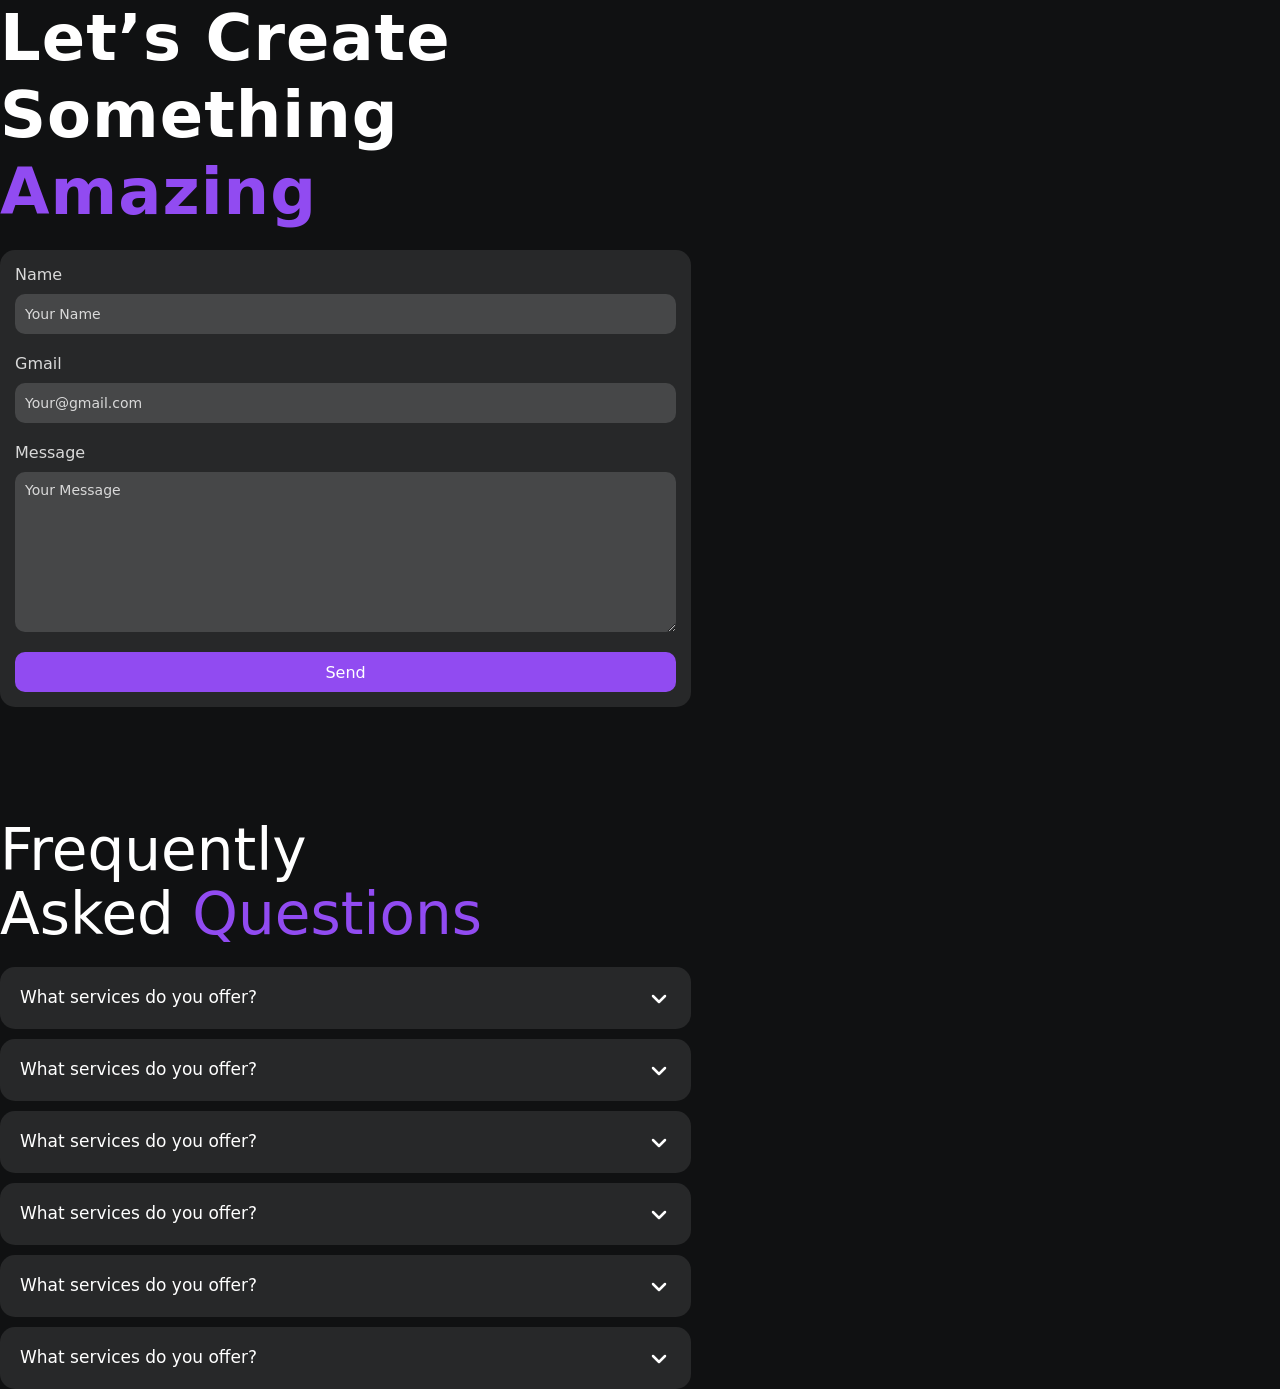
==== pages/contact.html @ be6f8252 "first commit" ====
<!DOCTYPE html>
<html lang="en">

<head>
  <meta charset="UTF-8" />
  <meta name="viewport" content="width=device-width, initial-scale=1.0" />
  <title>Document</title>
  <link rel="stylesheet" href="/assets/CSS/base.css" />
  <link rel="stylesheet" href="/assets/CSS/contact.css">
</head>

<body class="fram-body-bg-color">
      <aside id="content" class="content">
        <section id="contact">
          <div class="headingDiv">
            <h1>Let’s Create Something <span class="specalKeyword">Amazing</span></h1>
          </div>
          <div class="formDiv">
            <form action="post" id="contactForm">
              <div class="forminput">
                <label for="Name">Name</label>
                <input type="text" name="name" id="" placeholder="Your Name">
              </div>
              <div class="forminput">
                <label for="gmail">Gmail</label>
                <input type="email" name="gmail" id="" placeholder="Your@gmail.com">
              </div>
              <div class="forminput">
                <label for="message">Message</label>
                <textarea name="message" id="" placeholder="Your Message"></textarea>
              </div>
              <div class="forminput">
                <input type="submit" value="Send">
              </div>
            </form>
          </div>
        </section>
        <section id="faquestion">
          <div class="headingDiv">
            <h2>Frequently <br> Asked<span class="specalKeyword"> Questions</span></h2>
          </div>
          <div class="faquestion-div">
            <div class="questionAnswer">
              <div class="question">
                <p>What services do you offer?</p>
                <div class="arrowIcon">
                  <!-- Down chevron icon -->
                  <svg width="24" height="24" viewBox="0 0 24 24" xmlns="http://www.w3.org/2000/svg">

                    <polyline class="iconpolyline" points="6 9 12 15 18 9" fill="none" stroke="#FFFFFF" stroke-width="2.5"
                      stroke-linecap="round" stroke-linejoin="round" />
                  </svg>

                </div>
              </div>
              <div class="answer" style="display: none;">
                <p>I provide a range of services, including product design, web development, and user experience (UX)
                  consulting, tailored to meet your project needs.</p>
              </div>
            </div>
            <div class="questionAnswer">
              <div class="question">
                <p>What services do you offer?</p>
                <div class="arrowIcon">
                  <!-- Down chevron icon -->
                  <svg width="24" height="24" viewBox="0 0 24 24" xmlns="http://www.w3.org/2000/svg">

                    <polyline class="iconpolyline" points="6 9 12 15 18 9" fill="none" stroke="#FFFFFF" stroke-width="2.5"
                      stroke-linecap="round" stroke-linejoin="round" />
                  </svg>

                </div>
              </div>
              <div class="answer" style="display: none;">
                <p>I provide a range of services, including product design, web development, and user experience (UX)
                  consulting, tailored to meet your project needs.</p>
              </div>
            </div>
            <div class="questionAnswer">
              <div class="question">
                <p>What services do you offer?</p>
                <div class="arrowIcon">
                  <!-- Down chevron icon -->
                  <svg width="24" height="24" viewBox="0 0 24 24" xmlns="http://www.w3.org/2000/svg">

                    <polyline class="iconpolyline" points="6 9 12 15 18 9" fill="none" stroke="#FFFFFF" stroke-width="2.5"
                      stroke-linecap="round" stroke-linejoin="round" />
                  </svg>

                </div>
              </div>
              <div class="answer" style="display: none;">
                <p>I provide a range of services, including product design, web development, and user experience (UX)
                  consulting, tailored to meet your project needs.</p>
              </div>
            </div>
            <div class="questionAnswer">
              <div class="question">
                <p>What services do you offer?</p>
                <div class="arrowIcon">
                  <!-- Down chevron icon -->
                  <svg width="24" height="24" viewBox="0 0 24 24" xmlns="http://www.w3.org/2000/svg">

                    <polyline class="iconpolyline" points="6 9 12 15 18 9" fill="none" stroke="#FFFFFF" stroke-width="2.5"
                      stroke-linecap="round" stroke-linejoin="round" />
                  </svg>

                </div>
              </div>
              <div class="answer" style="display: none;">
                <p>I provide a range of services, including product design, web development, and user experience (UX)
                  consulting, tailored to meet your project needs.</p>
              </div>
            </div>
            <div class="questionAnswer">
              <div class="question">
                <p>What services do you offer?</p>
                <div class="arrowIcon">
                  <!-- Down chevron icon -->
                  <svg width="24" height="24" viewBox="0 0 24 24" xmlns="http://www.w3.org/2000/svg">

                    <polyline class="iconpolyline" points="6 9 12 15 18 9" fill="none" stroke="#FFFFFF" stroke-width="2.5"
                      stroke-linecap="round" stroke-linejoin="round" />
                  </svg>

                </div>
              </div>
              <div class="answer" style="display: none;">
                <p>I provide a range of services, including product design, web development, and user experience (UX)
                  consulting, tailored to meet your project needs.</p>
              </div>
            </div>
            <div class="questionAnswer">
              <div class="question">
                <p>What services do you offer?</p>
                <div class="arrowIcon">
                  <!-- Down chevron icon -->
                  <svg width="24" height="24" viewBox="0 0 24 24" xmlns="http://www.w3.org/2000/svg">

                    <polyline class="iconpolyline" points="6 9 12 15 18 9" fill="none" stroke="#FFFFFF" stroke-width="2.5"
                      stroke-linecap="round" stroke-linejoin="round" />
                  </svg>

                </div>
              </div>
              <div class="answer" style="display: none;">
                <p>I provide a range of services, including product design, web development, and user experience (UX)
                  consulting, tailored to meet your project needs.</p>
              </div>
            </div>
          </div>
        </section>
      </aside>
</body>

</html>
---- assets/CSS/base.css ----
:root {
    --token-gray-bg: rgb(39, 40, 41);
    --token-fc7b9f32-7298-428e-bdfb-3530edb2e73a: rgb(255, 255, 255);
    --token-purple-bg: rgb(145, 75, 241);
    --token-white-gray-color: #d9d9d9;
    --token-black-bg: rgb(16, 17, 18);
}

html.no-scroll {
    overflow: hidden !important;
    height: 100vh;
}


#cursor-outline {
    position: fixed;
    width: 344px;
    height: 344px;
    border-radius: 50%;
    background: radial-gradient(circle at center, #9668d1 20%, #a26aea 40%);
    filter: blur(160px);
    opacity: 0.9;
    pointer-events: none;
    transition: background 1s ease;
    /* will-change: transform, background; */
    translate: none;
    rotate: none;
    scale: none;
}



.laptop {
    display: block;
}

.mobile {
    display: none;
}

* {
    margin: 0;
    padding: 0;
    box-sizing: border-box;
    font-family: system-ui, -apple-system, BlinkMacSystemFont, 'Segoe UI', Roboto, Oxygen, Ubuntu, Canta rell, 'Open Sans', 'Helvetica Neue', sans-serif;
    user-select: none;
    -webkit-user-select: none;
    -moz-user-select: none;
}

#lodingConatiner.hide-loader {
    display: none;
}

body {
    width: 100%;
    height: 100%;
    position: relative;
    overflow-x: hidden;
}

a {
    cursor: pointer;
}

.fram-body-bg-color {
    background-color: var(--token-black-bg);
}

.specalKeyword {
    color: var(--token-purple-bg);
}

.container {
    position: fixed;
    inset: 0;
    /* top:0 right:0 bottom:0 left:0 */
    background-color: black;
    display: flex;
    justify-content: space-between;
    z-index: 999999999;
    /* highest */
    pointer-events: none;
    /* optional */
}


.first {
    /* background-color: red; */
    width: 30%;
    height: 100%;
    display: flex;
    justify-content: center;
    align-items: end;

}

.second {
    /* background-color: pink; */
    width: 40%;
    height: 100%;
    display: flex;
    position: relative;
}

.head {
    font-size: 90px;
    padding-bottom: 40px;
    padding-right: 35px;
    color: white;
}

.head.active {
    animation: heading 1.5s linear 6s forwards;
}

.loaddiv {
    height: 56px;
    width: 300px;
    background-color: white;
    position: absolute;
    top: 50%;
    left: 0%;
    transform: translate(-50%, -50%);
}

.loaddiv.active {
    animation: mkddy 0.9s linear 6s forwards;
}

.loader {
    height: 56px;
    width: 230px;
    background-color: rgb(145, 75, 2);
    position: absolute;
    /* transform: translate(-50%, -50%); */
}

.loader.active {
    animation: loading 4s linear 0s forwards, stareate .5s linear 6s forwards, scalup 1.9s linear 7.4s forwards;
}

.loader2 {
    height: 56px;
    width: 72px;
    /* background-color: white; */
    position: absolute;
    left: 76%;
}

.loader2.active {
    animation: ankush 2s linear 3.97s forwards;
}

@keyframes heading {
    0% {
        transform: translate(0%, 0%);
    }

    100% {
        transform: translate(0%, -50%);
        opacity: 0;
    }
}

@keyframes loading {
    0% {
        height: 56px;
        width: 0px;
        background-color: rgb(145, 75, 241);

    }

    100% {
        height: 56px;
        width: 230px;
        background-color: rgb(145, 75, 241);
    }

}

@keyframes ankush {
    0% {
        height: 56px;
        width: 0px;
        background-color: rgb(145, 75, 241);

    }

    100% {
        height: 56px;
        width: 72px;
        background-color: rgb(145, 75, 241);

    }

}

@keyframes stareate {
    0% {

        transform: rotate(0deg);
    }

    100% {

        transform: translate(38%, -255%) rotate(90deg);
    }
}

@keyframes mkddy {
    0% {
        transform: rotate(0deg);
        background-color: transparent;
    }

    100% {
        background-color: transparent;
        transform: translate(-100%, 105%);

    }
}

@keyframes scalup {
    0% {
        transform: translate(38%, -255%) rotate(90deg);
    }

    100% {
        transform: translate(38%, -255%) rotate(174deg) scale(60);
    }
}

.ringOverlay {
    width: 100%;
    height: 100%;
    display: flex;
    justify-content: center;
    align-items: center;
}

.ring {
    position: fixed;
    top: 50%;
    left: 50%;
    transform: translate(-50%, -50%);
    border-radius: 50%;
    display: flex;
    justify-content: center;
    align-items: center;
    animation: fadeIn 1.2s ease forwards;
}

.ring .left {
    width: 105%;
    justify-content: space-between;
    display: flex;
    position: absolute;
}

/* --- Smooth continuous rotation --- */
.rotateStar {
    animation: rotateStar 5s linear infinite;
}

.rotate {
    animation: rotate 15s linear infinite;
}

.ANrotate {
    animation: ANrotate 15s linear infinite;
}

@keyframes rotate {
    100% {
        transform: translate(-50%, -50%) rotate(360deg);
    }
}

@keyframes rotateStar {
    100% {
        transform: rotate(360deg);
    }
}

@keyframes ANrotate {
    100% {
        transform: translate(-50%, -50%) rotate(-360deg);
    }
}

/* --- Smooth start --- */
@keyframes fadeIn {
    0% {
        opacity: 0;
        transform: translate(-50%, -50%) scale(0.8);
    }

    100% {
        opacity: 1;
        transform: translate(-50%, -50%) scale(1);
    }
}

/* Ring sizes */
.ring1 {
    width: 50%;
    aspect-ratio: 1/1;
    box-shadow: inset 0 0 20px rgb(40, 40, 40);
}

.ring2 {
    width: 65%;
    aspect-ratio: 1/1;
    box-shadow: inset 0 0 30px rgb(40, 40, 40);
}

.ring3 {
    width: 82%;
    aspect-ratio: 1/1;
    box-shadow: inset 0 0 40px rgb(40, 40, 40);
}

.ring4 {
    width: 98%;
    aspect-ratio: 1/1;
    box-shadow: inset 0 0 45px rgb(40, 40, 40);
}

/* SVG Sizes */
.size-7 {
    width: 2rem;
    height: 2rem;
}

.size-14 {
    width: 3.8rem;
    height: 3.8rem;
}

.size-21 {
    width: 5.6rem;
    height: 5.6rem;
}

.size-28 {
    width: 7rem;
    height: 7rem;
}


.overlay-conatiner {
    height: 100%;
    left: 0;
    pointer-events: none;
    position: absolute;
    top: 0;
    width: 100%;
    z-index: 100000000000000;
}

img {
    width: 100%;
    object-fit: cover;
    height: 100%;
}

.overlay {
    width: 100%;
    height: 100%;
    background-size: 161px;
    background-repeat: repeat;
    background-image: url(https://framerusercontent.com/images/rR6HYXBrMmX4cRpXfXUOvpvpB0.png);
    opacity: 0.04;
    border-radius: 0px;
}

/* ------------header secontion css------------*/
#header {
    width: 100%;
    height: 100px;
    display: flex;
    justify-content: center;
    align-items: center;
    position: sticky;
    top: 0;
    /* REMOVE z-index */
}

.no-scroll {
    overflow: hidden !important;
    height: 100vh;
}

#nav {
    width: 300px;
    height: 50%;
    transform: translateY(12px);
    transform: translateX(-5px);
    padding: 4px 12px;
    border-radius: 15px;
    background-color: rgb(39 40 41 / 77%);
    ;

}

.navItems {
    width: 100%;
    height: 100%;
    display: flex;
    justify-content: space-around;
    align-items: center;
}

.navanchor {
    width: 14%;
    border-radius: 6px;
    display: flex;
    justify-content: center;
    align-items: center;
    height: 90%;
    padding: 0px 3px;
    transition: all 0.3s ease;
    position: relative;

}

.navanchor .navbg {
    position: absolute;
    width: 100%;
    height: 100%;
    background: var(--token-purple-bg);
    transition: all 0.3s ease;
    transform: scale(0);
    border-radius: 6px;

}

.navTitle {
    font-size: 13px;
    background: var(--token-gray-bg);
    color: var(--token-fc7b9f32-7298-428e-bdfb-3530edb2e73a);
    transform: translateY(20px);
    position: absolute;
    z-index: 10000;
    padding: 2px 8px 4px 8px;
    border-radius: 4px;
    opacity: 0;
    transition: transform 0.5s ease;
    text-transform: capitalize;
}

.achoerdiv {
    width: 67%;
    height: 60%;
    position: absolute;
}

.navanchor.active .navbg {
    transform: scale(1);
}

.navanchor.hoverActive .navbg {
    transform: scale(1);
}

.navanchor.hoverActive .navTitle {
    transform: translateY(40px);
    opacity: 1;
}

/* ------------header secontion css end------------*/
/* ------------main secontion css ------------*/
#main {
    width: 100%;
    height: 100%;
    display: flex;
    justify-content: center;
    align-items: center;
    margin-top: 60px;
    position: relative;
    z-index: 10000000;

}

.showImageConatiner {
    position: fixed;
    width: 100vw;
    height: 100vh;
    z-index: 100000000000000000000000;
    top: 0;
    left: 0;
    display: flex;
    align-items: center;
    justify-content: space-between;
    transition: all 0.5s ease;
    visibility: hidden;
    opacity: 0;
    pointer-events: none;
}

.showImageConatiner.active {
    visibility: visible;
    opacity: 1;
    pointer-events: auto;
    transform: translateY(0px);

}

.showImageConatiner.active .imageConatiner {
    scale: 1;
}

#bluarPage {
    width: 100%;
    height: 100%;
    position: absolute;
    top: 0;
    left: 0;
    z-index: 100000000;
}

.showImageConatiner .leftControl .controlBox,
.showImageConatiner .rightControl .controlBox {
    width: 50%;
    height: 130px;
    background-color: rgb(145 75 241 / 60%);
    border-radius: 10px;
    cursor: pointer;
    color: white;
    display: flex;
    justify-content: center;
    align-items: center;
}

.showImageConatiner .leftControl,
.showImageConatiner .rightControl {
    width: 10%;

    height: 85%;
    display: flex;
    justify-content: center;
    align-items: center;
    position: relative;
    z-index: 1000000000;


}

.showImageConatiner .imageConatiner {
    width: 60%;
    height: 85%;
    border-radius: 10px;
    overflow: hidden;
    display: flex;
    scale: 0;
    transition: all 0.5s ease;
    position: relative;
    z-index: 1000000000;
}

.showImageConatiner .imageConatiner .showImage {
    width: 100%;
    height: 100%;
    overflow: hidden;
    flex: 0 0 100%;
}

.mainarea {
    width: 90%;
    display: flex;
    max-width: 1300px;
    justify-content: space-between;
}

#profile {
    width: 40%;
    height: 100%;
    display: flex;
    position: sticky;
    top: 50px;
    justify-content: center;
    align-items: center;
}

#profile .profile-conatiner {
    width: 70%;
    height: 100%;
    display: flex;
    justify-content: center;
    border-radius: 20px;
    flex-direction: column;
    padding-bottom: 40px;
    align-items: center;
    background-color: var(--token-gray-bg);
}

#profile .profile-conatiner .profile-content {
    width: 80%;
    padding: 40px 0px;
    display: flex;
    flex-direction: column;
    align-items: center;
    gap: 20px;
}

#profile .profile-conatiner .profile-content .profile-image {
    width: 90%;
    display: flex;
    justify-content: center;
    align-items: center;
    border-radius: 15px;

}

#profile .profile-conatiner .profile-content .profile-image img {
    border-radius: 15px;
}

#profile .profile-conatiner .profile-content .profile-desc {
    width: 100%;
}

#profile .profile-conatiner .profile-content .profile-desc .name {
    font-size: 35px;
    text-align: center;
    color: white;
}

#profile .profile-conatiner .profile-content .profile-desc span {
    margin: 10px 0px;
    text-align: center;
    display: block;
    color: var(--token-white-gray-color);
    font-weight: bold;
}

#profile .profile-conatiner .profile-content .profile-desc .socialMedia-icons {
    display: flex;
    width: 100%;
    justify-content: space-around;
    align-items: center;
    margin: 20px 0px;
}

#profile .profile-conatiner .profile-content .profile-desc .socialMedia-icons .icon {
    padding: 8px 4px;
    width: 14%;
    height: 40px;
}

#profile .profile-conatiner .profile-content .profile-desc .socialMedia-icons .icon .icondiv {
    width: 80%;
    display: flex;
    justify-content: center;
    align-items: center;
    height: 100px;
}

#profile .profile-conatiner .contact-btn-div,
#content .content-conatiner .activebutton .contact-btn-div,
#content .main-conatiner-viewFile .activebutton .contact-btn-div {
    width: 100%;
    display: flex;
    justify-content: center;
    align-items: center;
}

#profile .profile-conatiner .contact-btn-div .contact-btn,
#content .content-conatiner .activebutton .contact-btn-div .contact-btn,
#content .main-conatiner-viewFile .activebutton .contact-btn-div .contact-btn {
    width: 207px;
    padding: 20px 30px;
    cursor: pointer;
    position: relative;
    height: 50px;
    font-size: 16px;
    outline: none;
    justify-content: center;
    align-items: center;
    border-radius: 10px;
    border: none;
    display: flex;
    flex-direction: column;
    overflow: hidden;
    background-color: var(--token-purple-bg);
}

#profile .profile-conatiner .contact-btn-div .contact-btn .span,
#content .content-conatiner .activebutton .contact-btn-div .contact-btn .span,
#content .main-conatiner-viewFile .activebutton .contact-btn-div .contact-btn .span {
    position: absolute;
    transition: all .3s ease;
    color: white;
    font-size: 17px;
    font-weight: bold;

}

#content {
    width: 60%;
    height: 100%;
    display: flex;
    gap: 7em;
    flex-direction: column;
    justify-content: center;
    /* align-items: center; */
}




/* ------------main secontion css end------------*/
/* -----------footer secontion css start------------*/

#footer {
    display: flex;
    justify-content: center;
    align-items: center;
    width: 100%;
    padding-top: 80px;
}

#footer .footertext {
    font-size: 16px;
    font-weight: 500;
    color: var(--token-white-gray-color);
}

.mainAimationProfile {
    animation: fadIn 0.8s ease forwards;
    opacity: 0;
}

.mainAimationContent {
    animation: fadIn 0.8s ease forwards;
    animation-delay: 0.1s;
    opacity: 0;
}

@keyframes fadIn {
    0% {
        transform: translateY(-50px);
        opacity: 0;
    }

    100% {
        transform: translateY(0px);
        opacity: 1;
    }
}

.section-animate {
    opacity: 0;
    transform: translateY(50px);
    transition: all 0.6s ease;
}

section.section-animate-active {
    opacity: 1;
    transform: translateY(0);
}

#nav-progress-bar {
    position: fixed;
    top: 0;
    left: 0;
    height: 3px;
    width: 0%;
    background: var(--token-purple-bg);
    opacity: 0;
    z-index: 9999999999;
    pointer-events: none;
    transition: width 0.4s ease, opacity 0.3s ease;
    border-radius: 0 2px 2px 0;
    box-shadow: 0 0 8px var(--token-purple-bg);
}


.mp-wrap {
       display: flex;
    justify-content: center;
    align-items: center;
    border-radius: 16px;
    position: fixed;
   bottom: 11px;
    left: 11px;
    z-index: 100000000;
}

.mp-card {
    display: flex;
    align-items: center;
    gap: 18px;
    padding: 14px 11px 14px 7px;
    background: transparent;
    border: 1px solid rgba(217, 217, 217, 0.15);
    border-radius: 20px;
    backdrop-filter: blur(18px);
    -webkit-backdrop-filter: blur(18px);
    box-shadow: 0 8px 32px rgba(0, 0, 0, 0.45), inset 0 1px 0 rgba(255, 255, 255, 0.08);
    width: 157px;
    position: relative;
    overflow: hidden;
    flex-direction: column;
    cursor: pointer;
    transition: transform 0.3s ease, border-color 0.3s ease, box-shadow 0.3s ease;
}

.mp-card:hover {
    transform: translateY(-3px);
    border-color: rgba(145, 75, 241, 0.5);
    box-shadow: 0 12px 35px rgba(145, 75, 241, 0.3), inset 0 1px 0 rgba(255, 255, 255, 0.15);
}

.mp-card::before {
    content: '';
    position: absolute;
    inset: 0;
    background: linear-gradient(135deg, rgba(145, 75, 241, 0.06) 0%, rgba(16, 17, 18, 0) 60%);
    pointer-events: none;
    border-radius: inherit;
}

.mp-control-overlay {
    position: absolute;
    inset: 0;
    background: rgba(16, 17, 18, 0.5);
    border-radius: 50%;
    display: flex;
    align-items: center;
    justify-content: center;
    opacity: 0;
    transition: opacity 0.3s ease;
    z-index: 2;
}

.mp-card:hover .mp-control-overlay,
.mp-card.paused .mp-control-overlay {
    opacity: 1;
}

.mp-card.playing .mp-img {
    animation-play-state: running;
}

.mp-card.paused .mp-img,
.mp-card.paused .mp-title,
.mp-card.paused .mp-dot {
    animation-play-state: paused;
}

.mp-img {
    width: 50px;
    height: 50px;
    border-radius: 50%;
    background: rgba(39, 40, 41, 0.8);
    border: 2px solid rgba(145, 75, 241, 0.4);
    display: flex;
    align-items: center;
    justify-content: center;
    flex-shrink: 0;
    overflow: hidden;
    animation: spin 8s linear infinite;
    box-shadow: 0 0 18px rgba(145, 75, 241, 0.25);
    position: relative;
}
.mp-img-inner {
    width: 100%;
    height: 100%;
    border-radius: 50%;
    background: conic-gradient(rgba(145, 75, 241, 0.6) 0deg,
            rgba(39, 40, 41, 0.9) 60deg,
            rgba(145, 75, 241, 0.3) 120deg,
            rgba(39, 40, 41, 0.9) 180deg,
            rgba(145, 75, 241, 0.5) 240deg,
            rgba(39, 40, 41, 0.9) 300deg,
            rgba(145, 75, 241, 0.6) 360deg);
    display: flex;
    align-items: center;
    justify-content: center;
    font-family: 'Syne', sans-serif;
    font-size: 11px;
    color: rgba(217, 217, 217, 0.5);
    letter-spacing: 0.05em;
}

/* Replace .mp-img-inner content with your image like this:
       <img src="your-image.jpg" style="width:100%;height:100%;object-fit:cover;border-radius:50%;"> */

@keyframes spin {
    from {
        transform: rotate(0deg);
    }

    to {
        transform: rotate(360deg);
    }
}

.mp-info {
    flex: 1;
    overflow: hidden;
    display: flex;
    flex-direction: column;
    gap: 10px;
    width: 98%;
}

.mp-title-wrap {
    overflow: hidden;
}

.mp-title {
    font-family: 'Syne', sans-serif;
    font-size: 15px;
    font-weight: 600;
    color: rgb(255, 255, 255);
    white-space: nowrap;
    display: inline-block;
    animation: slide-lr 8s linear infinite;
    letter-spacing: 0.02em;
}

@keyframes slide-lr {
    0% {
        transform: translateX(100%);
    }

    100% {
        transform: translateX(-100%);
    }
}

.mp-progress-row {
    display: flex;
    align-items: center;
    gap: 8px;
}

.mp-progress-bg {
    flex: 1;
    height: 3px;
    background: rgba(217, 217, 217, 0.15);
    border-radius: 4px;
    overflow: hidden;
}

.mp-progress-fill {
    height: 100%;
    width: 0%;
    background: linear-gradient(90deg, rgba(145, 75, 241, 0.7), rgba(145, 75, 241, 1));
    border-radius: 4px;
    transition: width 0.15s ease-out;
    box-shadow: 0 0 6px rgba(145, 75, 241, 0.5);
}

@keyframes progress {
    from {
        width: 0%;
    }

    to {
        width: 100%;
    }
}

.mp-dot {
    width: 6px;
    height: 6px;
    border-radius: 50%;
    background: rgba(145, 75, 241, 0.8);
    flex-shrink: 0;
    box-shadow: 0 0 6px rgba(145, 75, 241, 0.6);
    animation: pulse 1.2s ease-in-out infinite;
}

@keyframes pulse {

    0%,
    100% {
        opacity: 1;
        transform: scale(1);
    }

    50% {
        opacity: 0.4;
        transform: scale(0.7);
    }
}

/* -----------footer secontion css end------------*/

/* ------------ Intro Screen CSS ------------ */
.intro-screen {
    position: fixed;
    inset: 0;
    background-color: #0b0c0d;
    z-index: 1000000000000000;
    display: flex;
    justify-content: center;
    align-items: center;
    opacity: 1;
    transition: opacity 0.8s ease, visibility 0.8s ease;
}

.intro-screen.fade-out {
    opacity: 0;
    visibility: hidden;
    pointer-events: none;
}

.intro-content {
    width: 100%;
    height: 100%;
    max-width: 1200px;
    display: flex;
    flex-direction: column;
    justify-content: center;
    align-items: center;
    padding: 80px 20px;
    position: relative;
    gap: 30px;
}

.intro-title {
    font-size: 32px;
    font-weight: 700;
    letter-spacing: 0.28em;
    color: #ffffff;
    text-transform: uppercase;
    opacity: 0;
    transform: translateY(-20px);
    transition: opacity 0.8s ease, transform 0.8s ease;
    text-align: center;
}

.intro-subtitle {
    font-size: 14px;
    font-weight: 600;
    letter-spacing: 0.22em;
    color: rgba(217, 217, 217, 0.7);
    text-transform: uppercase;
    opacity: 0;
    transform: translateY(20px);
    transition: opacity 0.8s ease, transform 0.8s ease;
    text-align: center;
}

.intro-center {
    position: relative;
    width: 100%;
    max-width: 680px;
    height: 280px;
    margin: 0 auto;
    display: flex;
    align-items: center;
    justify-content: center;
}

.intro-ring-anim {
    position: absolute;
    top: 50%;
    left: 50%;
    transform: translate(-50%, -50%);
    width: 100%;
    max-width: 680px;
    height: 260px;
    display: flex;
    align-items: center;
    justify-content: center;
    opacity: 1;
    transition: opacity 0.8s ease, visibility 0.8s ease;
}

/* Hide rings completely when intro screen is ready */
.intro-screen.ready .intro-ring-anim,
.intro-ring-anim.fade-out {
    opacity: 0 !important;
    visibility: hidden !important;
    pointer-events: none !important;
}

.infinity-preloader-svg {
    width: 100%;
    height: 100%;
    display: block;
    margin: 0 auto;
    overflow: visible;
}

.preloader-circle {
    fill: none;
    stroke-linecap: round;
    position: static !important;
    transform: none !important;
}

.preloader-circle-outer {
    stroke: rgba(145, 75, 241, 0.95);
    stroke-width: 2px;
    stroke-dasharray: 742 742;
    animation: drawOuter 2.4s ease-in-out infinite;
    animation-delay: var(--delay);
}

.preloader-circle-inner {
    stroke: rgba(255, 255, 255, 0.85);
    stroke-width: 2px;
    stroke-dasharray: 597 597;
    animation: drawInner 2.4s ease-in-out infinite;
    animation-delay: var(--delay);
}

@keyframes drawOuter {
    0% {
        stroke-dashoffset: 0;
    }
    50% {
        stroke-dashoffset: 742;
    }
    100% {
        stroke-dashoffset: 0;
    }
}

@keyframes drawInner {
    0% {
        stroke-dashoffset: 0;
    }
    50% {
        stroke-dashoffset: 597;
    }
    100% {
        stroke-dashoffset: 0;
    }
}

/* Reduced Motion Fallback */
@media (prefers-reduced-motion: reduce) {
    .preloader-circle {
        animation: none !important;
        stroke-dashoffset: 0 !important;
    }
}

.intro-enter-btn {
    width: 140px;
    height: 140px;
    border-radius: 50%;
    background: transparent;
    border: 1px solid rgba(255, 255, 255, 0.25);
    position: absolute;
    top: 50%;
    left: 50%;
    transform: translate(-50%, -50%) scale(0.7);
    cursor: pointer;
    display: flex;
    align-items: center;
    justify-content: center;
    outline: none;
    opacity: 0;
    pointer-events: none;
    transition: opacity 0.8s ease, transform 0.8s cubic-bezier(0.165, 0.84, 0.44, 1), border-color 0.4s ease, box-shadow 0.4s ease;
    z-index: 10;
}

.intro-enter-btn::before {
    content: '';
    position: absolute;
    inset: -10px;
    border-radius: 50%;
    border: 1px solid rgba(255, 255, 255, 0.15);
    transition: transform 0.4s ease, border-color 0.4s ease;
}

.intro-enter-btn .enter-text {
    font-size: 20px;
    font-weight: 500;
    color: #ffffff;
    letter-spacing: 0.08em;
    transition: color 0.3s ease;
}

.intro-enter-btn:hover {
    transform: translate(-50%, -50%) scale(1.08) !important;
    border-color: rgba(145, 75, 241, 0.9);
    box-shadow: 0 0 35px rgba(145, 75, 241, 0.4), inset 0 0 20px rgba(145, 75, 241, 0.2);
}

.intro-enter-btn:hover::before {
    transform: scale(1.06);
    border-color: rgba(145, 75, 241, 0.5);
}

.intro-enter-btn:hover .enter-text {
    color: rgb(145, 75, 241);
}

/* Ready State: reveals title, subtitle & enter button after infinity animation */
.intro-screen.ready .intro-title,
.intro-screen.ready .intro-subtitle {
    opacity: 1;
    transform: translateY(0);
}

.intro-screen.ready .intro-enter-btn {
    opacity: 1;
    transform: translate(-50%, -50%) scale(1);
    pointer-events: auto;
}
---- assets/CSS/contact.css ----
#contact {
    width: 90%;
    display: flex;
    flex-direction: column;
    gap: 20px;

}

#contact .headingDiv {
    width: 100%;
}

#contact .headingDiv h1 {
    font-size: 4em;
    line-height: 1.2;
    letter-spacing: 1px;
    color: var(--token-fc7b9f32-7298-428e-bdfb-3530edb2e73a);
}

#contact .formDiv {
    width: 100%;
    height: 100%;
    border-radius: 15px;
    background-color: var(--token-gray-bg);
    padding: 15px;
}

#contact .formDiv #contactForm {
    display: flex;
    flex-direction: column;
    gap: 20px;
}

#contact .formDiv #contactForm .forminput {
    display: flex;
    flex-direction: column;
    gap: 10px;
}

#contact .formDiv #contactForm .forminput label {
    color: var(--token-white-gray-color);
    font-size: 16px;
    font-weight: 500;
}

#contact .formDiv #contactForm .forminput input ,
#contact .formDiv #contactForm .forminput textarea {
    color: var(--token-fc7b9f32-7298-428e-bdfb-3530edb2e73a);
    outline: none;
    border: none;
    background-color: var(--token-white-gray-color);
    background-color: rgb(70, 71, 72);
    height: 40px;
    border-radius: 10px;
    padding: 0px 10px;
}
#contact .formDiv #contactForm .forminput input::placeholder,
#contact .formDiv #contactForm .forminput textarea::placeholder {
    font-size: 14px;
    color:rgb(217, 217, 217);
    font-weight: 500;
    
}
#contact .formDiv #contactForm .forminput textarea{
    padding: 10px;
    min-height: 160px;
    resize: vertical;
}
#contact .formDiv #contactForm input[type='submit']{
    background-color: var(--token-purple-bg);
    cursor: pointer;
    font-size: 16px;
    font-weight: 500;
}
/*--------------faquestion-----------*/
#faquestion{
    display: flex;
    width: 90%;
    flex-direction: column;
    gap: 20px;
}
#faquestion .headingDiv{
width: 100%;
}
#faquestion .headingDiv h2{
    font-size: 58px;
    color: var(--token-fc7b9f32-7298-428e-bdfb-3530edb2e73a);
    font-weight: 500;
    line-height: 1.1;

}
#faquestion .faquestion-div{
    width: 100%;
    display: flex;
    flex-direction: column;
    gap: 10px;
}
#faquestion .faquestion-div .questionAnswer{
    width: 100%;
    height: 62px;
    background-color: var(--token-gray-bg);
    padding: 20px;
    border-radius: 15px;
    display: flex;
    flex-direction: column;
    gap: 20px;
    cursor: pointer;
    transition: all 0.5s ease;
}
#faquestion .faquestion-div .questionAnswer.active{
    height: 130px;
}

#faquestion .faquestion-div .questionAnswer .question{
    width: 100%;
    display: flex;
    justify-content: space-between;
    
}
#faquestion .faquestion-div .questionAnswer .question .arrowIcon{
    transition: all 0.5s ease; 
}
#faquestion .faquestion-div .questionAnswer .question p{
    color: var(--token-fc7b9f32-7298-428e-bdfb-3530edb2e73a);
    font-size: 17px;
    font-weight: 500;
    user-select: none;
}
#faquestion .faquestion-div .questionAnswer .answer p{
    color: var(--token-white-gray-color);
    font-size: 17px;
    font-weight: 500;
    user-select: none;
}

/* Toast Notifications */
.toast-container {
    position: fixed;
    bottom: 24px;
    right: 24px;
    z-index: 9999;
    display: flex;
    flex-direction: column;
    gap: 12px;
}

.toast {
    display: flex;
    align-items: center;
    gap: 12px;
    background: rgba(31, 31, 31, 0.95);
    border: 1px solid rgba(255, 255, 255, 0.08);
    border-radius: 12px;
    padding: 14px 20px;
    color: #ffffff;
    box-shadow: 0 10px 30px rgba(0, 0, 0, 0.5);
    min-width: 280px;
    max-width: 400px;
    transform: translateY(30px);
    opacity: 0;
    transition: transform 0.4s cubic-bezier(0.175, 0.885, 0.32, 1.275), opacity 0.3s ease;
    backdrop-filter: blur(8px);
}

.toast.show {
    transform: translateY(0);
    opacity: 1;
}

.toast-icon {
    display: flex;
    align-items: center;
    justify-content: center;
    width: 24px;
    height: 24px;
    border-radius: 50%;
    flex-shrink: 0;
}

.toast-success .toast-icon {
    background-color: rgba(16, 185, 129, 0.15);
    color: #10b981;
}

.toast-error .toast-icon {
    background-color: rgba(239, 68, 68, 0.15);
    color: #ef4444;
}

.toast-message {
    font-size: 14px;
    font-weight: 500;
    line-height: 1.4;
    flex-grow: 1;
    font-family: inherit;
}

.toast-success {
    border-left: 4px solid #10b981;
    box-shadow: 0 4px 20px rgba(16, 185, 129, 0.15), 0 10px 30px rgba(0, 0, 0, 0.5);
}

.toast-error {
    border-left: 4px solid #ef4444;
    box-shadow: 0 4px 20px rgba(239, 68, 68, 0.15), 0 10px 30px rgba(0, 0, 0, 0.5);
}
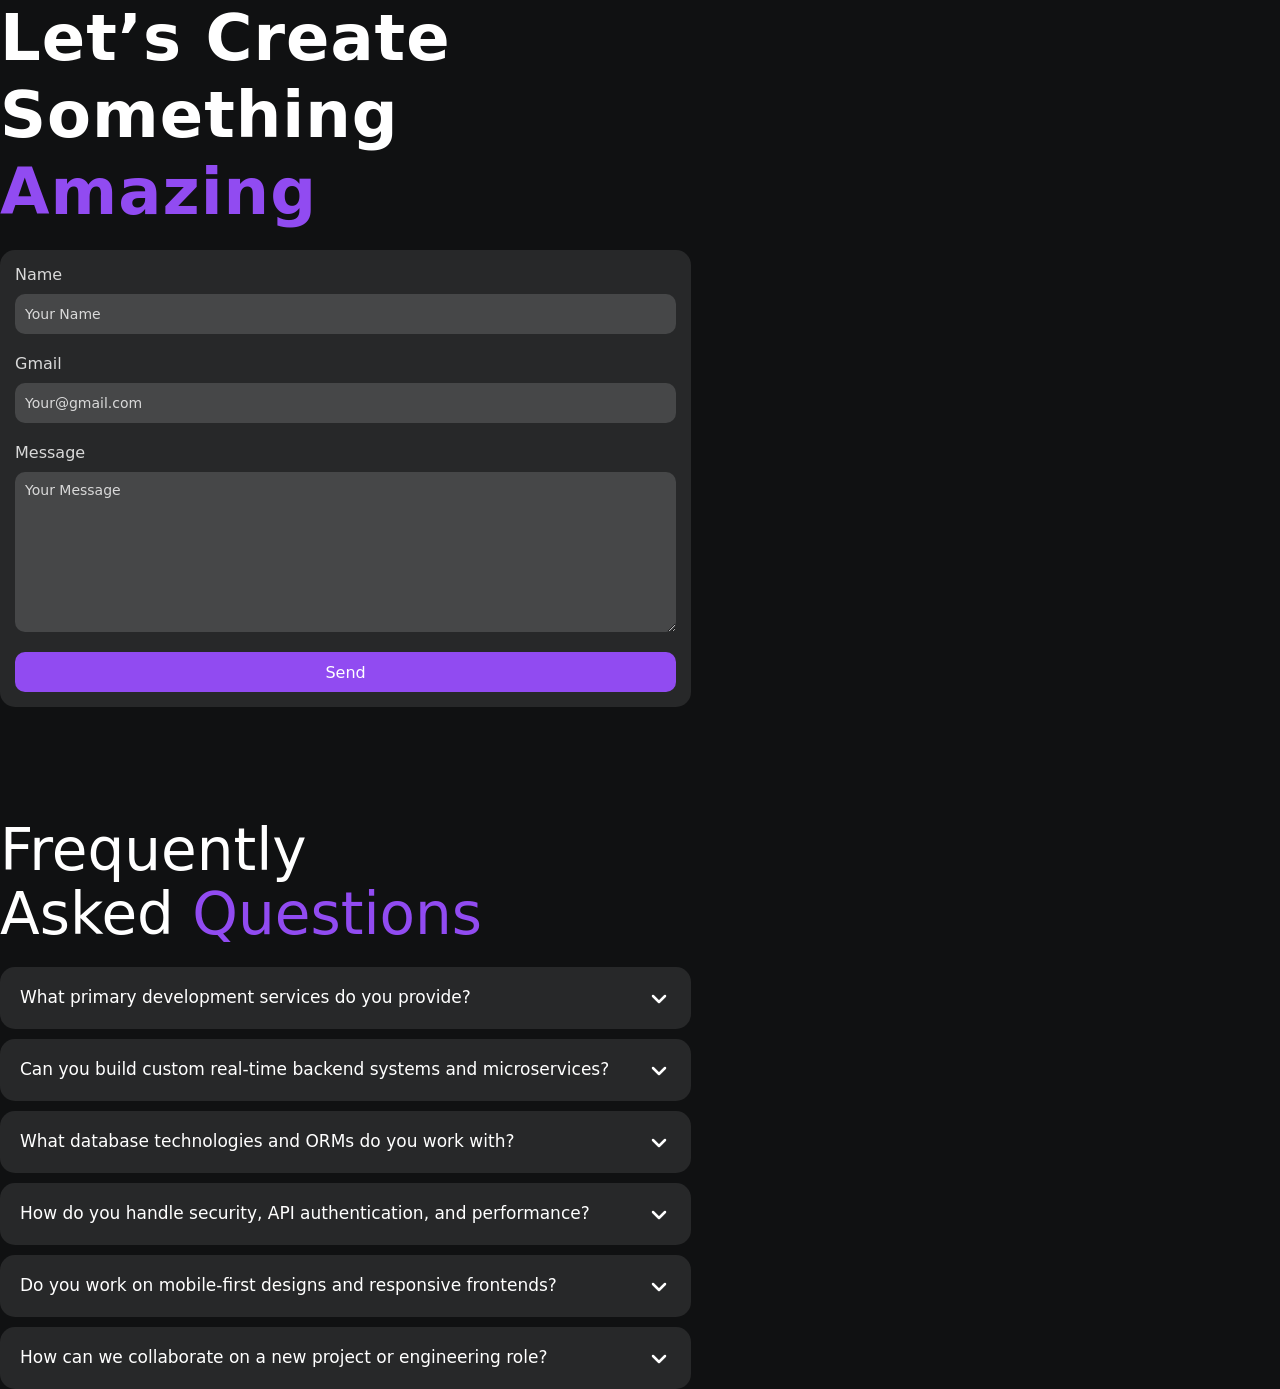
==== commit 58b88445: "add project and contact question of real data" ====
--- a/pages/contact.html
+++ b/pages/contact.html
@@ -42,110 +42,91 @@
           <div class="faquestion-div">
             <div class="questionAnswer">
               <div class="question">
-                <p>What services do you offer?</p>
+                <p>What primary development services do you provide?</p>
                 <div class="arrowIcon">
-                  <!-- Down chevron icon -->
                   <svg width="24" height="24" viewBox="0 0 24 24" xmlns="http://www.w3.org/2000/svg">
-
                     <polyline class="iconpolyline" points="6 9 12 15 18 9" fill="none" stroke="#FFFFFF" stroke-width="2.5"
                       stroke-linecap="round" stroke-linejoin="round" />
                   </svg>
-
                 </div>
               </div>
               <div class="answer" style="display: none;">
-                <p>I provide a range of services, including product design, web development, and user experience (UX)
-                  consulting, tailored to meet your project needs.</p>
+                <p>I specialize in building end-to-end full-stack web applications, scalable backend microservices, real-time messaging architectures (Socket.IO & WebSockets), RESTful API development, database optimization (MongoDB, MySQL, PostgreSQL, Redis), and modern responsive frontend interfaces using React, Tailwind CSS, and JavaScript.</p>
               </div>
             </div>
+
             <div class="questionAnswer">
               <div class="question">
-                <p>What services do you offer?</p>
+                <p>Can you build custom real-time backend systems and microservices?</p>
                 <div class="arrowIcon">
-                  <!-- Down chevron icon -->
                   <svg width="24" height="24" viewBox="0 0 24 24" xmlns="http://www.w3.org/2000/svg">
-
                     <polyline class="iconpolyline" points="6 9 12 15 18 9" fill="none" stroke="#FFFFFF" stroke-width="2.5"
                       stroke-linecap="round" stroke-linejoin="round" />
                   </svg>
-
                 </div>
               </div>
               <div class="answer" style="display: none;">
-                <p>I provide a range of services, including product design, web development, and user experience (UX)
-                  consulting, tailored to meet your project needs.</p>
+                <p>Yes! I engineer production-grade microservices and real-time backend architectures utilizing Node.js, Express, Socket.IO, RabbitMQ message queues, Redis caching, and ORMs like Drizzle and Mongoose for high concurrency and zero-stutter real-time data flow.</p>
               </div>
             </div>
+
             <div class="questionAnswer">
               <div class="question">
-                <p>What services do you offer?</p>
+                <p>What database technologies and ORMs do you work with?</p>
                 <div class="arrowIcon">
-                  <!-- Down chevron icon -->
                   <svg width="24" height="24" viewBox="0 0 24 24" xmlns="http://www.w3.org/2000/svg">
-
                     <polyline class="iconpolyline" points="6 9 12 15 18 9" fill="none" stroke="#FFFFFF" stroke-width="2.5"
                       stroke-linecap="round" stroke-linejoin="round" />
                   </svg>
-
                 </div>
               </div>
               <div class="answer" style="display: none;">
-                <p>I provide a range of services, including product design, web development, and user experience (UX)
-                  consulting, tailored to meet your project needs.</p>
+                <p>I have extensive experience with both SQL and NoSQL databases, including MySQL, MongoDB, PostgreSQL, and Redis caching layers. For database interactions, I utilize Drizzle ORM, Mongoose ODM, and raw optimized query pipelines.</p>
               </div>
             </div>
+
             <div class="questionAnswer">
               <div class="question">
-                <p>What services do you offer?</p>
+                <p>How do you handle security, API authentication, and performance?</p>
                 <div class="arrowIcon">
-                  <!-- Down chevron icon -->
                   <svg width="24" height="24" viewBox="0 0 24 24" xmlns="http://www.w3.org/2000/svg">
-
                     <polyline class="iconpolyline" points="6 9 12 15 18 9" fill="none" stroke="#FFFFFF" stroke-width="2.5"
                       stroke-linecap="round" stroke-linejoin="round" />
                   </svg>
-
                 </div>
               </div>
               <div class="answer" style="display: none;">
-                <p>I provide a range of services, including product design, web development, and user experience (UX)
-                  consulting, tailored to meet your project needs.</p>
+                <p>Security and speed are built into every system I create. I implement JWT token authentication, session authorization, bcrypt password hashing, dynamic CORS domain locking, API key rotation, input sanitization (XSS prevention), and rate-limiting per IP and API key.</p>
               </div>
             </div>
+
             <div class="questionAnswer">
               <div class="question">
-                <p>What services do you offer?</p>
+                <p>Do you work on mobile-first designs and responsive frontends?</p>
                 <div class="arrowIcon">
-                  <!-- Down chevron icon -->
                   <svg width="24" height="24" viewBox="0 0 24 24" xmlns="http://www.w3.org/2000/svg">
-
                     <polyline class="iconpolyline" points="6 9 12 15 18 9" fill="none" stroke="#FFFFFF" stroke-width="2.5"
                       stroke-linecap="round" stroke-linejoin="round" />
                   </svg>
-
                 </div>
               </div>
               <div class="answer" style="display: none;">
-                <p>I provide a range of services, including product design, web development, and user experience (UX)
-                  consulting, tailored to meet your project needs.</p>
+                <p>Absolutely. Every project I deliver is built mobile-first with smooth responsive layouts, touch gesture support, custom CSS animations, dark/light theme systems, and optimized asset loading across all mobile, tablet, and desktop viewports.</p>
               </div>
             </div>
+
             <div class="questionAnswer">
               <div class="question">
-                <p>What services do you offer?</p>
+                <p>How can we collaborate on a new project or engineering role?</p>
                 <div class="arrowIcon">
-                  <!-- Down chevron icon -->
                   <svg width="24" height="24" viewBox="0 0 24 24" xmlns="http://www.w3.org/2000/svg">
-
                     <polyline class="iconpolyline" points="6 9 12 15 18 9" fill="none" stroke="#FFFFFF" stroke-width="2.5"
                       stroke-linecap="round" stroke-linejoin="round" />
                   </svg>
-
                 </div>
               </div>
               <div class="answer" style="display: none;">
-                <p>I provide a range of services, including product design, web development, and user experience (UX)
-                  consulting, tailored to meet your project needs.</p>
+                <p>You can reach out directly using the contact form above, send an email to sanjaystar14581@gmail.com, or click the "Let's Talk" button. I am available for full-stack & backend engineering positions, freelance projects, and system architecture consulting.</p>
               </div>
             </div>
           </div>
--- a/assets/CSS/base.css
+++ b/assets/CSS/base.css
@@ -1,1212 +1,1352 @@
-:root {
-    --token-gray-bg: rgb(39, 40, 41);
-    --token-fc7b9f32-7298-428e-bdfb-3530edb2e73a: rgb(255, 255, 255);
-    --token-purple-bg: rgb(145, 75, 241);
-    --token-white-gray-color: #d9d9d9;
-    --token-black-bg: rgb(16, 17, 18);
-}
-
-html.no-scroll {
-    overflow: hidden !important;
-    height: 100vh;
-}
-
-
-#cursor-outline {
-    position: fixed;
-    width: 344px;
-    height: 344px;
-    border-radius: 50%;
-    background: radial-gradient(circle at center, #9668d1 20%, #a26aea 40%);
-    filter: blur(160px);
-    opacity: 0.9;
-    pointer-events: none;
-    transition: background 1s ease;
-    /* will-change: transform, background; */
-    translate: none;
-    rotate: none;
-    scale: none;
-}
-
-
-
-.laptop {
-    display: block;
-}
-
-.mobile {
-    display: none;
-}
-
-* {
-    margin: 0;
-    padding: 0;
-    box-sizing: border-box;
-    font-family: system-ui, -apple-system, BlinkMacSystemFont, 'Segoe UI', Roboto, Oxygen, Ubuntu, Canta rell, 'Open Sans', 'Helvetica Neue', sans-serif;
-    user-select: none;
-    -webkit-user-select: none;
-    -moz-user-select: none;
-}
-
-#lodingConatiner.hide-loader {
-    display: none;
-}
-
-body {
-    width: 100%;
-    height: 100%;
-    position: relative;
-    overflow-x: hidden;
-}
-
-a {
-    cursor: pointer;
-}
-
-.fram-body-bg-color {
-    background-color: var(--token-black-bg);
-}
-
-.specalKeyword {
-    color: var(--token-purple-bg);
-}
-
-.container {
-    position: fixed;
-    inset: 0;
-    /* top:0 right:0 bottom:0 left:0 */
-    background-color: black;
-    display: flex;
-    justify-content: space-between;
-    z-index: 999999999;
-    /* highest */
-    pointer-events: none;
-    /* optional */
-}
-
-
-.first {
-    /* background-color: red; */
-    width: 30%;
-    height: 100%;
-    display: flex;
-    justify-content: center;
-    align-items: end;
-
-}
-
-.second {
-    /* background-color: pink; */
-    width: 40%;
-    height: 100%;
-    display: flex;
-    position: relative;
-}
-
-.head {
-    font-size: 90px;
-    padding-bottom: 40px;
-    padding-right: 35px;
-    color: white;
-}
-
-.head.active {
-    animation: heading 1.5s linear 6s forwards;
-}
-
-.loaddiv {
-    height: 56px;
-    width: 300px;
-    background-color: white;
-    position: absolute;
-    top: 50%;
-    left: 0%;
-    transform: translate(-50%, -50%);
-}
-
-.loaddiv.active {
-    animation: mkddy 0.9s linear 6s forwards;
-}
-
-.loader {
-    height: 56px;
-    width: 230px;
-    background-color: rgb(145, 75, 2);
-    position: absolute;
-    /* transform: translate(-50%, -50%); */
-}
-
-.loader.active {
-    animation: loading 4s linear 0s forwards, stareate .5s linear 6s forwards, scalup 1.9s linear 7.4s forwards;
-}
-
-.loader2 {
-    height: 56px;
-    width: 72px;
-    /* background-color: white; */
-    position: absolute;
-    left: 76%;
-}
-
-.loader2.active {
-    animation: ankush 2s linear 3.97s forwards;
-}
-
-@keyframes heading {
-    0% {
-        transform: translate(0%, 0%);
-    }
-
-    100% {
-        transform: translate(0%, -50%);
-        opacity: 0;
-    }
-}
-
-@keyframes loading {
-    0% {
-        height: 56px;
-        width: 0px;
-        background-color: rgb(145, 75, 241);
-
-    }
-
-    100% {
-        height: 56px;
-        width: 230px;
-        background-color: rgb(145, 75, 241);
-    }
-
-}
-
-@keyframes ankush {
-    0% {
-        height: 56px;
-        width: 0px;
-        background-color: rgb(145, 75, 241);
-
-    }
-
-    100% {
-        height: 56px;
-        width: 72px;
-        background-color: rgb(145, 75, 241);
-
-    }
-
-}
-
-@keyframes stareate {
-    0% {
-
-        transform: rotate(0deg);
-    }
-
-    100% {
-
-        transform: translate(38%, -255%) rotate(90deg);
-    }
-}
-
-@keyframes mkddy {
-    0% {
-        transform: rotate(0deg);
-        background-color: transparent;
-    }
-
-    100% {
-        background-color: transparent;
-        transform: translate(-100%, 105%);
-
-    }
-}
-
-@keyframes scalup {
-    0% {
-        transform: translate(38%, -255%) rotate(90deg);
-    }
-
-    100% {
-        transform: translate(38%, -255%) rotate(174deg) scale(60);
-    }
-}
-
-.ringOverlay {
-    width: 100%;
-    height: 100%;
-    display: flex;
-    justify-content: center;
-    align-items: center;
-}
-
-.ring {
-    position: fixed;
-    top: 50%;
-    left: 50%;
-    transform: translate(-50%, -50%);
-    border-radius: 50%;
-    display: flex;
-    justify-content: center;
-    align-items: center;
-    animation: fadeIn 1.2s ease forwards;
-}
-
-.ring .left {
-    width: 105%;
-    justify-content: space-between;
-    display: flex;
-    position: absolute;
-}
-
-/* --- Smooth continuous rotation --- */
-.rotateStar {
-    animation: rotateStar 5s linear infinite;
-}
-
-.rotate {
-    animation: rotate 15s linear infinite;
-}
-
-.ANrotate {
-    animation: ANrotate 15s linear infinite;
-}
-
-@keyframes rotate {
-    100% {
-        transform: translate(-50%, -50%) rotate(360deg);
-    }
-}
-
-@keyframes rotateStar {
-    100% {
-        transform: rotate(360deg);
-    }
-}
-
-@keyframes ANrotate {
-    100% {
-        transform: translate(-50%, -50%) rotate(-360deg);
-    }
-}
-
-/* --- Smooth start --- */
-@keyframes fadeIn {
-    0% {
-        opacity: 0;
-        transform: translate(-50%, -50%) scale(0.8);
-    }
-
-    100% {
-        opacity: 1;
-        transform: translate(-50%, -50%) scale(1);
-    }
-}
-
-/* Ring sizes */
-.ring1 {
-    width: 50%;
-    aspect-ratio: 1/1;
-    box-shadow: inset 0 0 20px rgb(40, 40, 40);
-}
-
-.ring2 {
-    width: 65%;
-    aspect-ratio: 1/1;
-    box-shadow: inset 0 0 30px rgb(40, 40, 40);
-}
-
-.ring3 {
-    width: 82%;
-    aspect-ratio: 1/1;
-    box-shadow: inset 0 0 40px rgb(40, 40, 40);
-}
-
-.ring4 {
-    width: 98%;
-    aspect-ratio: 1/1;
-    box-shadow: inset 0 0 45px rgb(40, 40, 40);
-}
-
-/* SVG Sizes */
-.size-7 {
-    width: 2rem;
-    height: 2rem;
-}
-
-.size-14 {
-    width: 3.8rem;
-    height: 3.8rem;
-}
-
-.size-21 {
-    width: 5.6rem;
-    height: 5.6rem;
-}
-
-.size-28 {
-    width: 7rem;
-    height: 7rem;
-}
-
-
-.overlay-conatiner {
-    height: 100%;
-    left: 0;
-    pointer-events: none;
-    position: absolute;
-    top: 0;
-    width: 100%;
-    z-index: 100000000000000;
-}
-
-img {
-    width: 100%;
-    object-fit: cover;
-    height: 100%;
-}
-
-.overlay {
-    width: 100%;
-    height: 100%;
-    background-size: 161px;
-    background-repeat: repeat;
-    background-image: url(https://framerusercontent.com/images/rR6HYXBrMmX4cRpXfXUOvpvpB0.png);
-    opacity: 0.04;
-    border-radius: 0px;
-}
-
-/* ------------header secontion css------------*/
-#header {
-    width: 100%;
-    height: 100px;
-    display: flex;
-    justify-content: center;
-    align-items: center;
-    position: sticky;
-    top: 0;
-    /* REMOVE z-index */
-}
-
-.no-scroll {
-    overflow: hidden !important;
-    height: 100vh;
-}
-
-#nav {
-    width: 300px;
-    height: 50%;
-    transform: translateY(12px);
-    transform: translateX(-5px);
-    padding: 4px 12px;
-    border-radius: 15px;
-    background-color: rgb(39 40 41 / 77%);
-    ;
-
-}
-
-.navItems {
-    width: 100%;
-    height: 100%;
-    display: flex;
-    justify-content: space-around;
-    align-items: center;
-}
-
-.navanchor {
-    width: 14%;
-    border-radius: 6px;
-    display: flex;
-    justify-content: center;
-    align-items: center;
-    height: 90%;
-    padding: 0px 3px;
-    transition: all 0.3s ease;
-    position: relative;
-
-}
-
-.navanchor .navbg {
-    position: absolute;
-    width: 100%;
-    height: 100%;
-    background: var(--token-purple-bg);
-    transition: all 0.3s ease;
-    transform: scale(0);
-    border-radius: 6px;
-
-}
-
-.navTitle {
-    font-size: 13px;
-    background: var(--token-gray-bg);
-    color: var(--token-fc7b9f32-7298-428e-bdfb-3530edb2e73a);
-    transform: translateY(20px);
-    position: absolute;
-    z-index: 10000;
-    padding: 2px 8px 4px 8px;
-    border-radius: 4px;
-    opacity: 0;
-    transition: transform 0.5s ease;
-    text-transform: capitalize;
-}
-
-.achoerdiv {
-    width: 67%;
-    height: 60%;
-    position: absolute;
-}
-
-.navanchor.active .navbg {
-    transform: scale(1);
-}
-
-.navanchor.hoverActive .navbg {
-    transform: scale(1);
-}
-
-.navanchor.hoverActive .navTitle {
-    transform: translateY(40px);
-    opacity: 1;
-}
-
-/* ------------header secontion css end------------*/
-/* ------------main secontion css ------------*/
-#main {
-    width: 100%;
-    height: 100%;
-    display: flex;
-    justify-content: center;
-    align-items: center;
-    margin-top: 60px;
-    position: relative;
-    z-index: 10000000;
-
-}
-
-.showImageConatiner {
-    position: fixed;
-    width: 100vw;
-    height: 100vh;
-    z-index: 100000000000000000000000;
-    top: 0;
-    left: 0;
-    display: flex;
-    align-items: center;
-    justify-content: space-between;
-    transition: all 0.5s ease;
-    visibility: hidden;
-    opacity: 0;
-    pointer-events: none;
-}
-
-.showImageConatiner.active {
-    visibility: visible;
-    opacity: 1;
-    pointer-events: auto;
-    transform: translateY(0px);
-
-}
-
-.showImageConatiner.active .imageConatiner {
-    scale: 1;
-}
-
-#bluarPage {
-    width: 100%;
-    height: 100%;
-    position: absolute;
-    top: 0;
-    left: 0;
-    z-index: 100000000;
-}
-
-.showImageConatiner .leftControl .controlBox,
-.showImageConatiner .rightControl .controlBox {
-    width: 50%;
-    height: 130px;
-    background-color: rgb(145 75 241 / 60%);
-    border-radius: 10px;
-    cursor: pointer;
-    color: white;
-    display: flex;
-    justify-content: center;
-    align-items: center;
-}
-
-.showImageConatiner .leftControl,
-.showImageConatiner .rightControl {
-    width: 10%;
-
-    height: 85%;
-    display: flex;
-    justify-content: center;
-    align-items: center;
-    position: relative;
-    z-index: 1000000000;
-
-
-}
-
-.showImageConatiner .imageConatiner {
-    width: 60%;
-    height: 85%;
-    border-radius: 10px;
-    overflow: hidden;
-    display: flex;
-    scale: 0;
-    transition: all 0.5s ease;
-    position: relative;
-    z-index: 1000000000;
-}
-
-.showImageConatiner .imageConatiner .showImage {
-    width: 100%;
-    height: 100%;
-    overflow: hidden;
-    flex: 0 0 100%;
-}
-
-.mainarea {
-    width: 90%;
-    display: flex;
-    max-width: 1300px;
-    justify-content: space-between;
-}
-
-#profile {
-    width: 40%;
-    height: 100%;
-    display: flex;
-    position: sticky;
-    top: 50px;
-    justify-content: center;
-    align-items: center;
-}
-
-#profile .profile-conatiner {
-    width: 70%;
-    height: 100%;
-    display: flex;
-    justify-content: center;
-    border-radius: 20px;
-    flex-direction: column;
-    padding-bottom: 40px;
-    align-items: center;
-    background-color: var(--token-gray-bg);
-}
-
-#profile .profile-conatiner .profile-content {
-    width: 80%;
-    padding: 40px 0px;
-    display: flex;
-    flex-direction: column;
-    align-items: center;
-    gap: 20px;
-}
-
-#profile .profile-conatiner .profile-content .profile-image {
-    width: 90%;
-    display: flex;
-    justify-content: center;
-    align-items: center;
-    border-radius: 15px;
-
-}
-
-#profile .profile-conatiner .profile-content .profile-image img {
-    border-radius: 15px;
-}
-
-#profile .profile-conatiner .profile-content .profile-desc {
-    width: 100%;
-}
-
-#profile .profile-conatiner .profile-content .profile-desc .name {
-    font-size: 35px;
-    text-align: center;
-    color: white;
-}
-
-#profile .profile-conatiner .profile-content .profile-desc span {
-    margin: 10px 0px;
-    text-align: center;
-    display: block;
-    color: var(--token-white-gray-color);
-    font-weight: bold;
-}
-
-#profile .profile-conatiner .profile-content .profile-desc .socialMedia-icons {
-    display: flex;
-    width: 100%;
-    justify-content: space-around;
-    align-items: center;
-    margin: 20px 0px;
-}
-
-#profile .profile-conatiner .profile-content .profile-desc .socialMedia-icons .icon {
-    padding: 8px 4px;
-    width: 14%;
-    height: 40px;
-}
-
-#profile .profile-conatiner .profile-content .profile-desc .socialMedia-icons .icon .icondiv {
-    width: 80%;
-    display: flex;
-    justify-content: center;
-    align-items: center;
-    height: 100px;
-}
-
-#profile .profile-conatiner .contact-btn-div,
-#content .content-conatiner .activebutton .contact-btn-div,
-#content .main-conatiner-viewFile .activebutton .contact-btn-div {
-    width: 100%;
-    display: flex;
-    justify-content: center;
-    align-items: center;
-}
-
-#profile .profile-conatiner .contact-btn-div .contact-btn,
-#content .content-conatiner .activebutton .contact-btn-div .contact-btn,
-#content .main-conatiner-viewFile .activebutton .contact-btn-div .contact-btn {
-    width: 207px;
-    padding: 20px 30px;
-    cursor: pointer;
-    position: relative;
-    height: 50px;
-    font-size: 16px;
-    outline: none;
-    justify-content: center;
-    align-items: center;
-    border-radius: 10px;
-    border: none;
-    display: flex;
-    flex-direction: column;
-    overflow: hidden;
-    background-color: var(--token-purple-bg);
-}
-
-#profile .profile-conatiner .contact-btn-div .contact-btn .span,
-#content .content-conatiner .activebutton .contact-btn-div .contact-btn .span,
-#content .main-conatiner-viewFile .activebutton .contact-btn-div .contact-btn .span {
-    position: absolute;
-    transition: all .3s ease;
-    color: white;
-    font-size: 17px;
-    font-weight: bold;
-
-}
-
-#content {
-    width: 60%;
-    height: 100%;
-    display: flex;
-    gap: 7em;
-    flex-direction: column;
-    justify-content: center;
-    /* align-items: center; */
-}
-
-
-
-
-/* ------------main secontion css end------------*/
-/* -----------footer secontion css start------------*/
-
-#footer {
-    display: flex;
-    justify-content: center;
-    align-items: center;
-    width: 100%;
-    padding-top: 80px;
-}
-
-#footer .footertext {
-    font-size: 16px;
-    font-weight: 500;
-    color: var(--token-white-gray-color);
-}
-
-.mainAimationProfile {
-    animation: fadIn 0.8s ease forwards;
-    opacity: 0;
-}
-
-.mainAimationContent {
-    animation: fadIn 0.8s ease forwards;
-    animation-delay: 0.1s;
-    opacity: 0;
-}
-
-@keyframes fadIn {
-    0% {
-        transform: translateY(-50px);
-        opacity: 0;
-    }
-
-    100% {
-        transform: translateY(0px);
-        opacity: 1;
-    }
-}
-
-.section-animate {
-    opacity: 0;
-    transform: translateY(50px);
-    transition: all 0.6s ease;
-}
-
-section.section-animate-active {
-    opacity: 1;
-    transform: translateY(0);
-}
-
-#nav-progress-bar {
-    position: fixed;
-    top: 0;
-    left: 0;
-    height: 3px;
-    width: 0%;
-    background: var(--token-purple-bg);
-    opacity: 0;
-    z-index: 9999999999;
-    pointer-events: none;
-    transition: width 0.4s ease, opacity 0.3s ease;
-    border-radius: 0 2px 2px 0;
-    box-shadow: 0 0 8px var(--token-purple-bg);
-}
-
-
-.mp-wrap {
-       display: flex;
-    justify-content: center;
-    align-items: center;
-    border-radius: 16px;
-    position: fixed;
-   bottom: 11px;
-    left: 11px;
-    z-index: 100000000;
-}
-
-.mp-card {
-    display: flex;
-    align-items: center;
-    gap: 18px;
-    padding: 14px 11px 14px 7px;
-    background: transparent;
-    border: 1px solid rgba(217, 217, 217, 0.15);
-    border-radius: 20px;
-    backdrop-filter: blur(18px);
-    -webkit-backdrop-filter: blur(18px);
-    box-shadow: 0 8px 32px rgba(0, 0, 0, 0.45), inset 0 1px 0 rgba(255, 255, 255, 0.08);
-    width: 157px;
-    position: relative;
-    overflow: hidden;
-    flex-direction: column;
-    cursor: pointer;
-    transition: transform 0.3s ease, border-color 0.3s ease, box-shadow 0.3s ease;
-}
-
-.mp-card:hover {
-    transform: translateY(-3px);
-    border-color: rgba(145, 75, 241, 0.5);
-    box-shadow: 0 12px 35px rgba(145, 75, 241, 0.3), inset 0 1px 0 rgba(255, 255, 255, 0.15);
-}
-
-.mp-card::before {
-    content: '';
-    position: absolute;
-    inset: 0;
-    background: linear-gradient(135deg, rgba(145, 75, 241, 0.06) 0%, rgba(16, 17, 18, 0) 60%);
-    pointer-events: none;
-    border-radius: inherit;
-}
-
-.mp-control-overlay {
-    position: absolute;
-    inset: 0;
-    background: rgba(16, 17, 18, 0.5);
-    border-radius: 50%;
-    display: flex;
-    align-items: center;
-    justify-content: center;
-    opacity: 0;
-    transition: opacity 0.3s ease;
-    z-index: 2;
-}
-
-.mp-card:hover .mp-control-overlay,
-.mp-card.paused .mp-control-overlay {
-    opacity: 1;
-}
-
-.mp-card.playing .mp-img {
-    animation-play-state: running;
-}
-
-.mp-card.paused .mp-img,
-.mp-card.paused .mp-title,
-.mp-card.paused .mp-dot {
-    animation-play-state: paused;
-}
-
-.mp-img {
-    width: 50px;
-    height: 50px;
-    border-radius: 50%;
-    background: rgba(39, 40, 41, 0.8);
-    border: 2px solid rgba(145, 75, 241, 0.4);
-    display: flex;
-    align-items: center;
-    justify-content: center;
-    flex-shrink: 0;
-    overflow: hidden;
-    animation: spin 8s linear infinite;
-    box-shadow: 0 0 18px rgba(145, 75, 241, 0.25);
-    position: relative;
-}
-.mp-img-inner {
-    width: 100%;
-    height: 100%;
-    border-radius: 50%;
-    background: conic-gradient(rgba(145, 75, 241, 0.6) 0deg,
-            rgba(39, 40, 41, 0.9) 60deg,
-            rgba(145, 75, 241, 0.3) 120deg,
-            rgba(39, 40, 41, 0.9) 180deg,
-            rgba(145, 75, 241, 0.5) 240deg,
-            rgba(39, 40, 41, 0.9) 300deg,
-            rgba(145, 75, 241, 0.6) 360deg);
-    display: flex;
-    align-items: center;
-    justify-content: center;
-    font-family: 'Syne', sans-serif;
-    font-size: 11px;
-    color: rgba(217, 217, 217, 0.5);
-    letter-spacing: 0.05em;
-}
-
-/* Replace .mp-img-inner content with your image like this:
-       <img src="your-image.jpg" style="width:100%;height:100%;object-fit:cover;border-radius:50%;"> */
-
-@keyframes spin {
-    from {
-        transform: rotate(0deg);
-    }
-
-    to {
-        transform: rotate(360deg);
-    }
-}
-
-.mp-info {
-    flex: 1;
-    overflow: hidden;
-    display: flex;
-    flex-direction: column;
-    gap: 10px;
-    width: 98%;
-}
-
-.mp-title-wrap {
-    overflow: hidden;
-}
-
-.mp-title {
-    font-family: 'Syne', sans-serif;
-    font-size: 15px;
-    font-weight: 600;
-    color: rgb(255, 255, 255);
-    white-space: nowrap;
-    display: inline-block;
-    animation: slide-lr 8s linear infinite;
-    letter-spacing: 0.02em;
-}
-
-@keyframes slide-lr {
-    0% {
-        transform: translateX(100%);
-    }
-
-    100% {
-        transform: translateX(-100%);
-    }
-}
-
-.mp-progress-row {
-    display: flex;
-    align-items: center;
-    gap: 8px;
-}
-
-.mp-progress-bg {
-    flex: 1;
-    height: 3px;
-    background: rgba(217, 217, 217, 0.15);
-    border-radius: 4px;
-    overflow: hidden;
-}
-
-.mp-progress-fill {
-    height: 100%;
-    width: 0%;
-    background: linear-gradient(90deg, rgba(145, 75, 241, 0.7), rgba(145, 75, 241, 1));
-    border-radius: 4px;
-    transition: width 0.15s ease-out;
-    box-shadow: 0 0 6px rgba(145, 75, 241, 0.5);
-}
-
-@keyframes progress {
-    from {
-        width: 0%;
-    }
-
-    to {
-        width: 100%;
-    }
-}
-
-.mp-dot {
-    width: 6px;
-    height: 6px;
-    border-radius: 50%;
-    background: rgba(145, 75, 241, 0.8);
-    flex-shrink: 0;
-    box-shadow: 0 0 6px rgba(145, 75, 241, 0.6);
-    animation: pulse 1.2s ease-in-out infinite;
-}
-
-@keyframes pulse {
-
-    0%,
-    100% {
-        opacity: 1;
-        transform: scale(1);
-    }
-
-    50% {
-        opacity: 0.4;
-        transform: scale(0.7);
-    }
-}
-
-/* -----------footer secontion css end------------*/
-
-/* ------------ Intro Screen CSS ------------ */
-.intro-screen {
-    position: fixed;
-    inset: 0;
-    background-color: #0b0c0d;
-    z-index: 1000000000000000;
-    display: flex;
-    justify-content: center;
-    align-items: center;
-    opacity: 1;
-    transition: opacity 0.8s ease, visibility 0.8s ease;
-}
-
-.intro-screen.fade-out {
-    opacity: 0;
-    visibility: hidden;
-    pointer-events: none;
-}
-
-.intro-content {
-    width: 100%;
-    height: 100%;
-    max-width: 1200px;
-    display: flex;
-    flex-direction: column;
-    justify-content: center;
-    align-items: center;
-    padding: 80px 20px;
-    position: relative;
-    gap: 30px;
-}
-
-.intro-title {
-    font-size: 32px;
-    font-weight: 700;
-    letter-spacing: 0.28em;
-    color: #ffffff;
-    text-transform: uppercase;
-    opacity: 0;
-    transform: translateY(-20px);
-    transition: opacity 0.8s ease, transform 0.8s ease;
-    text-align: center;
-}
-
-.intro-subtitle {
-    font-size: 14px;
-    font-weight: 600;
-    letter-spacing: 0.22em;
-    color: rgba(217, 217, 217, 0.7);
-    text-transform: uppercase;
-    opacity: 0;
-    transform: translateY(20px);
-    transition: opacity 0.8s ease, transform 0.8s ease;
-    text-align: center;
-}
-
-.intro-center {
-    position: relative;
-    width: 100%;
-    max-width: 680px;
-    height: 280px;
-    margin: 0 auto;
-    display: flex;
-    align-items: center;
-    justify-content: center;
-}
-
-.intro-ring-anim {
-    position: absolute;
-    top: 50%;
-    left: 50%;
-    transform: translate(-50%, -50%);
-    width: 100%;
-    max-width: 680px;
-    height: 260px;
-    display: flex;
-    align-items: center;
-    justify-content: center;
-    opacity: 1;
-    transition: opacity 0.8s ease, visibility 0.8s ease;
-}
-
-/* Hide rings completely when intro screen is ready */
-.intro-screen.ready .intro-ring-anim,
-.intro-ring-anim.fade-out {
-    opacity: 0 !important;
-    visibility: hidden !important;
-    pointer-events: none !important;
-}
-
-.infinity-preloader-svg {
-    width: 100%;
-    height: 100%;
-    display: block;
-    margin: 0 auto;
-    overflow: visible;
-}
-
-.preloader-circle {
-    fill: none;
-    stroke-linecap: round;
-    position: static !important;
-    transform: none !important;
-}
-
-.preloader-circle-outer {
-    stroke: rgba(145, 75, 241, 0.95);
-    stroke-width: 2px;
-    stroke-dasharray: 742 742;
-    animation: drawOuter 2.4s ease-in-out infinite;
-    animation-delay: var(--delay);
-}
-
-.preloader-circle-inner {
-    stroke: rgba(255, 255, 255, 0.85);
-    stroke-width: 2px;
-    stroke-dasharray: 597 597;
-    animation: drawInner 2.4s ease-in-out infinite;
-    animation-delay: var(--delay);
-}
-
-@keyframes drawOuter {
-    0% {
-        stroke-dashoffset: 0;
-    }
-    50% {
-        stroke-dashoffset: 742;
-    }
-    100% {
-        stroke-dashoffset: 0;
-    }
-}
-
-@keyframes drawInner {
-    0% {
-        stroke-dashoffset: 0;
-    }
-    50% {
-        stroke-dashoffset: 597;
-    }
-    100% {
-        stroke-dashoffset: 0;
-    }
-}
-
-/* Reduced Motion Fallback */
-@media (prefers-reduced-motion: reduce) {
-    .preloader-circle {
-        animation: none !important;
-        stroke-dashoffset: 0 !important;
-    }
-}
-
-.intro-enter-btn {
-    width: 140px;
-    height: 140px;
-    border-radius: 50%;
-    background: transparent;
-    border: 1px solid rgba(255, 255, 255, 0.25);
-    position: absolute;
-    top: 50%;
-    left: 50%;
-    transform: translate(-50%, -50%) scale(0.7);
-    cursor: pointer;
-    display: flex;
-    align-items: center;
-    justify-content: center;
-    outline: none;
-    opacity: 0;
-    pointer-events: none;
-    transition: opacity 0.8s ease, transform 0.8s cubic-bezier(0.165, 0.84, 0.44, 1), border-color 0.4s ease, box-shadow 0.4s ease;
-    z-index: 10;
-}
-
-.intro-enter-btn::before {
-    content: '';
-    position: absolute;
-    inset: -10px;
-    border-radius: 50%;
-    border: 1px solid rgba(255, 255, 255, 0.15);
-    transition: transform 0.4s ease, border-color 0.4s ease;
-}
-
-.intro-enter-btn .enter-text {
-    font-size: 20px;
-    font-weight: 500;
-    color: #ffffff;
-    letter-spacing: 0.08em;
-    transition: color 0.3s ease;
-}
-
-.intro-enter-btn:hover {
-    transform: translate(-50%, -50%) scale(1.08) !important;
-    border-color: rgba(145, 75, 241, 0.9);
-    box-shadow: 0 0 35px rgba(145, 75, 241, 0.4), inset 0 0 20px rgba(145, 75, 241, 0.2);
-}
-
-.intro-enter-btn:hover::before {
-    transform: scale(1.06);
-    border-color: rgba(145, 75, 241, 0.5);
-}
-
-.intro-enter-btn:hover .enter-text {
-    color: rgb(145, 75, 241);
-}
-
-/* Ready State: reveals title, subtitle & enter button after infinity animation */
-.intro-screen.ready .intro-title,
-.intro-screen.ready .intro-subtitle {
-    opacity: 1;
-    transform: translateY(0);
-}
-
-.intro-screen.ready .intro-enter-btn {
-    opacity: 1;
-    transform: translate(-50%, -50%) scale(1);
-    pointer-events: auto;
-}
-+:root {
+    --token-gray-bg: rgb(39, 40, 41);
+    --token-fc7b9f32-7298-428e-bdfb-3530edb2e73a: rgb(255, 255, 255);
+    --token-purple-bg: rgb(145, 75, 241);
+    --token-white-gray-color: #d9d9d9;
+    --token-black-bg: rgb(16, 17, 18);
+}
+
+html.no-scroll {
+    overflow: hidden !important;
+    height: 100vh;
+    
+}
+
+
+#cursor-outline {
+    position: fixed;
+    width: 344px;
+    height: 344px;
+    border-radius: 50%;
+    background: radial-gradient(circle at center, #9668d1 20%, #a26aea 40%);
+    filter: blur(160px);
+    opacity: 0.9;
+    pointer-events: none;
+    transition: background 1s ease;
+    /* will-change: transform, background; */
+    translate: none;
+    rotate: none;
+    scale: none;
+}
+
+
+
+.laptop {
+    display: block;
+}
+
+.mobile {
+    display: none;
+}
+
+* {
+    margin: 0;
+    padding: 0;
+    box-sizing: border-box;
+    font-family: system-ui, -apple-system, BlinkMacSystemFont, 'Segoe UI', Roboto, Oxygen, Ubuntu, Canta rell, 'Open Sans', 'Helvetica Neue', sans-serif;
+    user-select: none;
+    -webkit-user-select: none;
+    -moz-user-select: none;
+}
+
+#lodingConatiner.hide-loader {
+    display: none;
+}
+
+body {
+    width: 100%;
+    height: 100%;
+    position: relative;
+    overflow-x: hidden;
+}
+
+a {
+    cursor: pointer;
+}
+
+.fram-body-bg-color {
+    background-color: var(--token-black-bg);
+}
+
+.specalKeyword {
+    color: var(--token-purple-bg);
+}
+
+.container {
+    position: fixed;
+    inset: 0;
+    /* top:0 right:0 bottom:0 left:0 */
+    background-color: black;
+    display: flex;
+    justify-content: space-between;
+    z-index: 999999999;
+    /* highest */
+    pointer-events: none;
+    /* optional */
+}
+
+
+.first {
+    /* background-color: red; */
+    width: 30%;
+    height: 100%;
+    display: flex;
+    justify-content: center;
+    align-items: end;
+
+}
+
+.second {
+    /* background-color: pink; */
+    width: 40%;
+    height: 100%;
+    display: flex;
+    position: relative;
+}
+
+.head {
+    font-size: 90px;
+    padding-bottom: 40px;
+    padding-right: 35px;
+    color: white;
+}
+
+.head.active {
+    animation: heading 1.5s linear 6s forwards;
+}
+
+.loaddiv {
+    height: 56px;
+    width: 300px;
+    background-color: white;
+    position: absolute;
+    top: 50%;
+    left: 0%;
+    transform: translate(-50%, -50%);
+}
+
+.loaddiv.active {
+    animation: mkddy 0.9s linear 6s forwards;
+}
+
+.loader {
+    height: 56px;
+    width: 230px;
+
+    position: absolute;
+
+}
+
+.loader.active {
+    animation: loading 4s linear 0s forwards, stareate .5s linear 6s forwards, scalup 1.9s linear 7.4s forwards;
+}
+
+.loader2 {
+    height: 56px;
+    width: 72px;
+    /* background-color: white; */
+    position: absolute;
+    left: 76%;
+}
+
+.loader2.active {
+    animation: ankush 2s linear 3.97s forwards;
+}
+
+@keyframes heading {
+    0% {
+        transform: translate(0%, 0%);
+    }
+
+    100% {
+        transform: translate(0%, -50%);
+        opacity: 0;
+    }
+}
+
+@keyframes loading {
+    0% {
+        height: 56px;
+        width: 0px;
+        background-color: rgb(145, 75, 241);
+
+    }
+
+    100% {
+        height: 56px;
+        width: 230px;
+        background-color: rgb(145, 75, 241);
+    }
+
+}
+
+@keyframes ankush {
+    0% {
+        height: 56px;
+        width: 0px;
+        background-color: rgb(145, 75, 241);
+
+    }
+
+    100% {
+        height: 56px;
+        width: 72px;
+        background-color: rgb(145, 75, 241);
+
+    }
+
+}
+
+@keyframes stareate {
+    0% {
+
+        transform: rotate(0deg);
+    }
+
+    100% {
+
+        transform: translate(38%, -255%) rotate(90deg);
+    }
+}
+
+@keyframes mkddy {
+    0% {
+        transform: rotate(0deg);
+        background-color: transparent;
+    }
+
+    100% {
+        background-color: transparent;
+        transform: translate(-100%, 105%);
+
+    }
+}
+
+@keyframes scalup {
+    0% {
+        transform: translate(38%, -255%) rotate(90deg);
+    }
+
+    100% {
+        transform: translate(38%, -255%) rotate(174deg) scale(60);
+    }
+}
+
+.ringOverlay {
+    width: 100%;
+    height: 100%;
+    display: flex;
+    justify-content: center;
+    align-items: center;
+}
+
+.ring {
+    position: fixed;
+    top: 50%;
+    left: 50%;
+    transform: translate(-50%, -50%);
+    border-radius: 50%;
+    display: flex;
+    justify-content: center;
+    align-items: center;
+    animation: fadeIn 1.2s ease forwards;
+}
+
+.ring .left {
+    width: 105%;
+    justify-content: space-between;
+    display: flex;
+    position: absolute;
+}
+
+/* --- Smooth continuous rotation --- */
+.rotateStar {
+    animation: rotateStar 5s linear infinite;
+}
+
+.rotate {
+    animation: rotate 15s linear infinite;
+}
+
+.ANrotate {
+    animation: ANrotate 15s linear infinite;
+}
+
+@keyframes rotate {
+    100% {
+        transform: translate(-50%, -50%) rotate(360deg);
+    }
+}
+
+@keyframes rotateStar {
+    100% {
+        transform: rotate(360deg);
+    }
+}
+
+@keyframes ANrotate {
+    100% {
+        transform: translate(-50%, -50%) rotate(-360deg);
+    }
+}
+
+/* --- Smooth start --- */
+@keyframes fadeIn {
+    0% {
+        opacity: 0;
+        transform: translate(-50%, -50%) scale(0.8);
+    }
+
+    100% {
+        opacity: 1;
+        transform: translate(-50%, -50%) scale(1);
+    }
+}
+
+/* Ring sizes */
+.ring1 {
+    width: 50%;
+    aspect-ratio: 1/1;
+    box-shadow: inset 0 0 20px rgb(40, 40, 40);
+}
+
+.ring2 {
+    width: 65%;
+    aspect-ratio: 1/1;
+    box-shadow: inset 0 0 30px rgb(40, 40, 40);
+}
+
+.ring3 {
+    width: 82%;
+    aspect-ratio: 1/1;
+    box-shadow: inset 0 0 40px rgb(40, 40, 40);
+}
+
+.ring4 {
+    width: 98%;
+    aspect-ratio: 1/1;
+    box-shadow: inset 0 0 45px rgb(40, 40, 40);
+}
+
+/* SVG Sizes */
+.size-7 {
+    width: 2rem;
+    height: 2rem;
+}
+
+.size-14 {
+    width: 3.8rem;
+    height: 3.8rem;
+}
+
+.size-21 {
+    width: 5.6rem;
+    height: 5.6rem;
+}
+
+.size-28 {
+    width: 7rem;
+    height: 7rem;
+}
+
+
+.overlay-conatiner {
+    height: 100%;
+    left: 0;
+    pointer-events: none;
+    position: absolute;
+    top: 0;
+    width: 100%;
+    z-index: 100000000000000;
+}
+
+img {
+    width: 100%;
+    object-fit: cover;
+    height: 100%;
+}
+
+.overlay {
+    width: 100%;
+    height: 100%;
+    background-size: 161px;
+    background-repeat: repeat;
+    background-image: url(https://framerusercontent.com/images/rR6HYXBrMmX4cRpXfXUOvpvpB0.png);
+    opacity: 0.04;
+    border-radius: 0px;
+}
+
+/* ------------header secontion css------------*/
+#header {
+    width: 100%;
+    height: 100px;
+    display: flex;
+    justify-content: center;
+    align-items: center;
+    position: sticky;
+    top: 0;
+    /* REMOVE z-index */
+}
+
+.no-scroll {
+    overflow: hidden !important;
+    height: 100vh;
+}
+
+#nav {
+    width: 300px;
+    height: 50%;
+    transform: translateY(12px);
+    transform: translateX(-5px);
+    padding: 4px 12px;
+    border-radius: 15px;
+    background-color: rgb(39 40 41 / 77%);
+    ;
+
+}
+
+.navItems {
+    width: 100%;
+    height: 100%;
+    display: flex;
+    justify-content: space-around;
+    align-items: center;
+}
+
+.navanchor {
+    width: 14%;
+    border-radius: 6px;
+    display: flex;
+    justify-content: center;
+    align-items: center;
+    height: 90%;
+    padding: 0px 3px;
+    transition: all 0.3s ease;
+    position: relative;
+
+}
+
+.navanchor .navbg {
+    position: absolute;
+    width: 100%;
+    height: 100%;
+    background: var(--token-purple-bg);
+    transition: all 0.3s ease;
+    transform: scale(0);
+    border-radius: 6px;
+
+}
+
+.navTitle {
+    font-size: 13px;
+    background: var(--token-gray-bg);
+    color: var(--token-fc7b9f32-7298-428e-bdfb-3530edb2e73a);
+    transform: translateY(20px);
+    position: absolute;
+    z-index: 10000;
+    padding: 2px 8px 4px 8px;
+    border-radius: 4px;
+    opacity: 0;
+    transition: transform 0.5s ease;
+    text-transform: capitalize;
+}
+
+.achoerdiv {
+    width: 67%;
+    height: 60%;
+    position: absolute;
+}
+
+.navanchor.active .navbg {
+    transform: scale(1);
+}
+
+.navanchor.hoverActive .navbg {
+    transform: scale(1);
+}
+
+.navanchor.hoverActive .navTitle {
+    transform: translateY(40px);
+    opacity: 1;
+}
+
+/* ------------header secontion css end------------*/
+/* ------------main secontion css ------------*/
+#main {
+    width: 100%;
+    height: 100%;
+    display: flex;
+    justify-content: center;
+    align-items: center;
+    margin-top: 60px;
+    position: relative;
+    z-index: 10000000;
+
+}
+
+.showImageConatiner {
+    position: fixed;
+    width: 100vw;
+    height: 100vh;
+    z-index: 100000000000000000000000;
+    top: 0;
+    left: 0;
+    display: flex;
+    align-items: center;
+    justify-content: space-between;
+    transition: all 0.5s ease;
+    visibility: hidden;
+    opacity: 0;
+    pointer-events: none;
+}
+
+.showImageConatiner.active {
+    visibility: visible;
+    opacity: 1;
+    pointer-events: auto;
+    transform: translateY(0px);
+
+}
+
+.showImageConatiner.active .imageConatiner {
+    scale: 1;
+}
+
+#bluarPage {
+    width: 100%;
+    height: 100%;
+    position: absolute;
+    top: 0;
+    left: 0;
+    z-index: 100000000;
+}
+
+.showImageConatiner .leftControl .controlBox,
+.showImageConatiner .rightControl .controlBox {
+    width: 50%;
+    height: 130px;
+    background-color: rgb(145 75 241 / 60%);
+    border-radius: 10px;
+    cursor: pointer;
+    color: white;
+    display: flex;
+    justify-content: center;
+    align-items: center;
+}
+
+.showImageConatiner .leftControl,
+.showImageConatiner .rightControl {
+    width: 10%;
+
+    height: 85%;
+    display: flex;
+    justify-content: center;
+    align-items: center;
+    position: relative;
+    z-index: 1000000000;
+
+
+}
+
+.showImageConatiner .imageConatiner {
+    width: 60%;
+    height: 85%;
+    border-radius: 10px;
+    overflow: hidden;
+    display: flex;
+    scale: 0;
+    transition: all 0.5s ease;
+    position: relative;
+    z-index: 1000000000;
+}
+
+.showImageConatiner .imageConatiner .showImage {
+    width: 100%;
+    height: 100%;
+    overflow: hidden;
+    flex: 0 0 100%;
+}
+
+.mainarea {
+    width: 90%;
+    display: flex;
+    max-width: 1300px;
+    justify-content: space-between;
+}
+
+#profile {
+    width: 40%;
+    height: 100%;
+    display: flex;
+    position: sticky;
+    top: 50px;
+    justify-content: center;
+    align-items: center;
+}
+
+#profile .profile-conatiner {
+    width: 70%;
+    height: 100%;
+    display: flex;
+    justify-content: center;
+    border-radius: 20px;
+    flex-direction: column;
+    padding-bottom: 40px;
+    align-items: center;
+    background-color: var(--token-gray-bg);
+}
+
+#profile .profile-conatiner .profile-content {
+    width: 80%;
+    padding: 40px 0px;
+    display: flex;
+    flex-direction: column;
+    align-items: center;
+    gap: 20px;
+}
+
+#profile .profile-conatiner .profile-content .profile-image {
+    width: 90%;
+    display: flex;
+    justify-content: center;
+    align-items: center;
+    border-radius: 15px;
+
+}
+
+#profile .profile-conatiner .profile-content .profile-image img {
+    border-radius: 15px;
+}
+
+#profile .profile-conatiner .profile-content .profile-desc {
+    width: 100%;
+}
+
+#profile .profile-conatiner .profile-content .profile-desc .name {
+    font-size: 35px;
+    text-align: center;
+    color: white;
+}
+
+#profile .profile-conatiner .profile-content .profile-desc span {
+    margin: 10px 0px;
+    text-align: center;
+    display: block;
+    color: var(--token-white-gray-color);
+    font-weight: bold;
+}
+
+#profile .profile-conatiner .profile-content .profile-desc .socialMedia-icons {
+    display: flex;
+    width: 100%;
+    justify-content: space-around;
+    align-items: center;
+    margin: 20px 0px;
+}
+
+#profile .profile-conatiner .profile-content .profile-desc .socialMedia-icons .icon {
+    position: relative;
+    width: 44px;
+    height: 44px;
+    border-radius: 10px;
+    display: flex;
+    justify-content: center;
+    align-items: center;
+    padding: 0;
+    cursor: pointer;
+    transition: transform 0.3s ease;
+}
+
+#profile .profile-conatiner .profile-content .profile-desc .socialMedia-icons .icon .navbg {
+    position: absolute;
+    inset: 0;
+    background: var(--token-purple-bg);
+    border-radius: 10px;
+    transform: scale(0);
+    transition: transform 0.3s cubic-bezier(0.175, 0.885, 0.32, 1.275);
+    z-index: 1;
+}
+
+#profile .profile-conatiner .profile-content .profile-desc .socialMedia-icons .icon:hover .navbg,
+#profile .profile-conatiner .profile-content .profile-desc .socialMedia-icons .icon.hoverActive .navbg {
+    transform: scale(1);
+}
+
+#profile .profile-conatiner .profile-content .profile-desc .socialMedia-icons .icon .icondiv {
+    width: 100%;
+    height: 100%;
+    display: flex;
+    justify-content: center;
+    align-items: center;
+    position: relative;
+    z-index: 2;
+}
+
+#profile .profile-conatiner .profile-content .profile-desc .socialMedia-icons .icon .icondiv svg {
+    width: 60% !important;
+    height: 60% !important;
+}
+
+#profile .profile-conatiner .profile-content .profile-desc .socialMedia-icons .icon .navTitle {
+    font-size: 11px;
+    font-weight: 600;
+    background: var(--token-gray-bg);
+    color: var(--token-fc7b9f32-7298-428e-bdfb-3530edb2e73a);
+    position: absolute;
+    top: -32px;
+    z-index: 10000;
+    padding: 3px 8px;
+    border-radius: 4px;
+    opacity: 0;
+    transform: translateY(10px);
+    transition: transform 0.3s ease, opacity 0.3s ease;
+    white-space: nowrap;
+    pointer-events: none;
+    box-shadow: 0 4px 12px rgba(0, 0, 0, 0.3);
+    text-transform: capitalize;
+}
+
+#profile .profile-conatiner .profile-content .profile-desc .socialMedia-icons .icon:hover .navTitle,
+#profile .profile-conatiner .profile-content .profile-desc .socialMedia-icons .icon.hoverActive .navTitle {
+    transform: translateY(0);
+    opacity: 1;
+}
+
+#profile .profile-conatiner .contact-btn-div,
+#content .content-conatiner .activebutton .contact-btn-div,
+#content .main-conatiner-viewFile .activebutton .contact-btn-div {
+    width: 100%;
+    display: flex;
+    justify-content: center;
+    align-items: center;
+}
+
+#profile .profile-conatiner .contact-btn-div .contact-btn,
+#content .content-conatiner .activebutton .contact-btn-div .contact-btn,
+#content .main-conatiner-viewFile .activebutton .contact-btn-div .contact-btn {
+    width: 207px;
+    padding: 20px 30px;
+    cursor: pointer;
+    position: relative;
+    height: 50px;
+    font-size: 16px;
+    outline: none;
+    justify-content: center;
+    align-items: center;
+    border-radius: 10px;
+    border: none;
+    display: flex;
+    flex-direction: column;
+    overflow: hidden;
+    background-color: var(--token-purple-bg);
+}
+
+#profile .profile-conatiner .contact-btn-div .contact-btn .span,
+#content .content-conatiner .activebutton .contact-btn-div .contact-btn .span,
+#content .main-conatiner-viewFile .activebutton .contact-btn-div .contact-btn .span {
+    position: absolute;
+    transition: all .3s ease;
+    color: white;
+    font-size: 17px;
+    font-weight: bold;
+
+}
+
+#content {
+    width: 60%;
+    height: 100%;
+    display: flex;
+    gap: 7em;
+    flex-direction: column;
+    justify-content: center;
+    /* align-items: center; */
+}
+
+
+
+
+/* ------------main secontion css end------------*/
+/* -----------footer secontion css start------------*/
+
+#footer {
+    display: flex;
+    justify-content: center;
+    align-items: center;
+    width: 100%;
+    padding-top: 80px;
+}
+
+#footer .footertext {
+    font-size: 16px;
+    font-weight: 500;
+    color: var(--token-white-gray-color);
+}
+
+.mainAimationProfile {
+    animation: fadIn 0.8s ease forwards;
+    opacity: 0;
+}
+
+.mainAimationContent {
+    animation: fadIn 0.8s ease forwards;
+    animation-delay: 0.1s;
+    opacity: 0;
+}
+
+@keyframes fadIn {
+    0% {
+        transform: translateY(-50px);
+        opacity: 0;
+    }
+
+    100% {
+        transform: translateY(0px);
+        opacity: 1;
+    }
+}
+
+.section-animate {
+    opacity: 0;
+    transform: translateY(50px);
+    transition: all 0.6s ease;
+}
+
+section.section-animate-active {
+    opacity: 1;
+    transform: translateY(0);
+}
+
+#nav-progress-bar {
+    position: fixed;
+    top: 0;
+    left: 0;
+    height: 3px;
+    width: 0%;
+    background: var(--token-purple-bg);
+    opacity: 0;
+    z-index: 9999999999;
+    pointer-events: none;
+    transition: width 0.4s ease, opacity 0.3s ease;
+    border-radius: 0 2px 2px 0;
+    box-shadow: 0 0 8px var(--token-purple-bg);
+}
+
+
+.mp-wrap {
+       display: flex;
+    justify-content: center;
+    align-items: center;
+    border-radius: 16px;
+    position: fixed;
+   bottom: 11px;
+    left: 11px;
+    z-index: 100000000;
+}
+
+.mp-card {
+    display: flex;
+    align-items: center;
+    gap: 18px;
+    padding: 14px 11px 14px 7px;
+    background: transparent;
+    border: 1px solid rgba(217, 217, 217, 0.15);
+    border-radius: 20px;
+    backdrop-filter: blur(18px);
+    -webkit-backdrop-filter: blur(18px);
+    box-shadow: 0 8px 32px rgba(0, 0, 0, 0.45), inset 0 1px 0 rgba(255, 255, 255, 0.08);
+    width: 157px;
+    position: relative;
+    overflow: hidden;
+    flex-direction: column;
+    cursor: pointer;
+    transition: transform 0.3s ease, border-color 0.3s ease, box-shadow 0.3s ease;
+}
+
+.mp-card:hover {
+    transform: translateY(-3px);
+    border-color: rgba(145, 75, 241, 0.5);
+    box-shadow: 0 12px 35px rgba(145, 75, 241, 0.3), inset 0 1px 0 rgba(255, 255, 255, 0.15);
+}
+
+.mp-card::before {
+    content: '';
+    position: absolute;
+    inset: 0;
+    background: linear-gradient(135deg, rgba(145, 75, 241, 0.06) 0%, rgba(16, 17, 18, 0) 60%);
+    pointer-events: none;
+    border-radius: inherit;
+}
+
+.mp-control-overlay {
+    position: absolute;
+    inset: 0;
+    background: rgba(16, 17, 18, 0.5);
+    border-radius: 50%;
+    display: flex;
+    align-items: center;
+    justify-content: center;
+    opacity: 0;
+    transition: opacity 0.3s ease;
+    z-index: 2;
+}
+
+.mp-card:hover .mp-control-overlay,
+.mp-card.paused .mp-control-overlay {
+    opacity: 1;
+}
+
+.mp-card.playing .mp-img {
+    animation-play-state: running;
+}
+
+.mp-card.paused .mp-img,
+.mp-card.paused .mp-title,
+.mp-card.paused .mp-dot {
+    animation-play-state: paused;
+}
+
+.mp-img {
+    width: 50px;
+    height: 50px;
+    border-radius: 50%;
+    background: rgba(39, 40, 41, 0.8);
+    border: 2px solid rgba(145, 75, 241, 0.4);
+    display: flex;
+    align-items: center;
+    justify-content: center;
+    flex-shrink: 0;
+    overflow: hidden;
+    animation: spin 8s linear infinite;
+    box-shadow: 0 0 18px rgba(145, 75, 241, 0.25);
+    position: relative;
+}
+.mp-img-inner {
+    width: 100%;
+    height: 100%;
+    border-radius: 50%;
+    background: conic-gradient(rgba(145, 75, 241, 0.6) 0deg,
+            rgba(39, 40, 41, 0.9) 60deg,
+            rgba(145, 75, 241, 0.3) 120deg,
+            rgba(39, 40, 41, 0.9) 180deg,
+            rgba(145, 75, 241, 0.5) 240deg,
+            rgba(39, 40, 41, 0.9) 300deg,
+            rgba(145, 75, 241, 0.6) 360deg);
+    display: flex;
+    align-items: center;
+    justify-content: center;
+    font-family: 'Syne', sans-serif;
+    font-size: 11px;
+    color: rgba(217, 217, 217, 0.5);
+    letter-spacing: 0.05em;
+}
+
+/* Replace .mp-img-inner content with your image like this:
+       <img src="your-image.jpg" style="width:100%;height:100%;object-fit:cover;border-radius:50%;"> */
+
+@keyframes spin {
+    from {
+        transform: rotate(0deg);
+    }
+
+    to {
+        transform: rotate(360deg);
+    }
+}
+
+.mp-info {
+    flex: 1;
+    overflow: hidden;
+    display: flex;
+    flex-direction: column;
+    gap: 10px;
+    width: 98%;
+}
+
+.mp-title-wrap {
+    overflow: hidden;
+}
+
+.mp-title {
+    font-family: 'Syne', sans-serif;
+    font-size: 15px;
+    font-weight: 600;
+    color: rgb(255, 255, 255);
+    white-space: nowrap;
+    display: inline-block;
+    animation: slide-lr 8s linear infinite;
+    letter-spacing: 0.02em;
+}
+
+@keyframes slide-lr {
+    0% {
+        transform: translateX(100%);
+    }
+
+    100% {
+        transform: translateX(-100%);
+    }
+}
+
+.mp-progress-row {
+    display: flex;
+    align-items: center;
+    gap: 8px;
+}
+
+.mp-progress-bg {
+    flex: 1;
+    height: 3px;
+    background: rgba(217, 217, 217, 0.15);
+    border-radius: 4px;
+    overflow: hidden;
+}
+
+.mp-progress-fill {
+    height: 100%;
+    width: 0%;
+    background: linear-gradient(90deg, rgba(145, 75, 241, 0.7), rgba(145, 75, 241, 1));
+    border-radius: 4px;
+    transition: width 0.15s ease-out;
+    box-shadow: 0 0 6px rgba(145, 75, 241, 0.5);
+}
+
+@keyframes progress {
+    from {
+        width: 0%;
+    }
+
+    to {
+        width: 100%;
+    }
+}
+
+.mp-dot {
+    width: 6px;
+    height: 6px;
+    border-radius: 50%;
+    background: rgba(145, 75, 241, 0.8);
+    flex-shrink: 0;
+    box-shadow: 0 0 6px rgba(145, 75, 241, 0.6);
+    animation: pulse 1.2s ease-in-out infinite;
+}
+
+@keyframes pulse {
+
+    0%,
+    100% {
+        opacity: 1;
+        transform: scale(1);
+    }
+
+    50% {
+        opacity: 0.4;
+        transform: scale(0.7);
+    }
+}
+
+/* -----------footer secontion css end------------*/
+
+/* ------------ Intro Screen CSS ------------ */
+.intro-screen {
+    position: fixed;
+    inset: 0;
+    background-color: #0b0c0d;
+    z-index: 1000000000000000;
+    display: flex;
+    justify-content: center;
+    align-items: center;
+    opacity: 1;
+    transition: opacity 0.8s ease, visibility 0.8s ease;
+}
+
+.intro-screen.fade-out {
+    opacity: 0;
+    visibility: hidden;
+    pointer-events: none;
+}
+
+.intro-content {
+    width: 100%;
+    height: 100%;
+    max-width: 1200px;
+    display: flex;
+    flex-direction: column;
+    justify-content: center;
+    align-items: center;
+    padding: 80px 20px;
+    position: relative;
+    gap: 30px;
+}
+
+.intro-title {
+    font-size: 32px;
+    font-weight: 700;
+    letter-spacing: 0.28em;
+    color: #ffffff;
+    text-transform: uppercase;
+    opacity: 0;
+    transform: translateY(-20px);
+    transition: opacity 0.8s ease, transform 0.8s ease;
+    text-align: center;
+}
+
+.intro-subtitle {
+    font-size: 14px;
+    font-weight: 600;
+    letter-spacing: 0.22em;
+    color: rgba(217, 217, 217, 0.7);
+    text-transform: uppercase;
+    opacity: 0;
+    transform: translateY(20px);
+    transition: opacity 0.8s ease, transform 0.8s ease;
+    text-align: center;
+}
+
+.intro-center {
+    position: relative;
+    width: 100%;
+    max-width: 680px;
+    height: 280px;
+    margin: 0 auto;
+    display: flex;
+    align-items: center;
+    justify-content: center;
+}
+
+.intro-ring-anim {
+    position: absolute;
+    top: 50%;
+    left: 50%;
+    transform: translate(-50%, -50%);
+    width: 100%;
+    max-width: 680px;
+    height: 260px;
+    display: flex;
+    align-items: center;
+    justify-content: center;
+    opacity: 1;
+    transition: opacity 0.8s ease, visibility 0.8s ease;
+}
+
+/* Settle is driven by settleIntroRings() in pageControl.js via the Web Animations API,
+   deliberately not from CSS here. An `!important` author declaration outranks animations,
+   so a `stroke-dashoffset: 0 !important` rule would override the settle and force every
+   ring to snap — and a plain transition can't work either, because a transition has to
+   already exist in the before-change style to fire. */
+.intro-ring-anim.fade-out {
+    opacity: 0 !important;
+    visibility: hidden !important;
+    pointer-events: none !important;
+    transition: opacity 0.6s ease, visibility 0.6s ease;
+}
+
+.infinity-preloader-svg {
+    width: 100%;
+    height: 100%;
+    display: block;
+    margin: 0 auto;
+    overflow: visible;
+}
+
+.arc-path {
+    fill: none;
+    stroke-linecap: round;
+    will-change: stroke-dashoffset;
+}
+
+.arc-outer {
+    stroke: rgba(145, 75, 241, 0.95);
+    stroke-width: 2.5px;
+    stroke-dasharray: 371 371;
+}
+
+.arc-inner {
+    stroke: rgba(255, 255, 255, 0.85);
+    stroke-width: 2.5px;
+    stroke-dasharray: 299 299;
+}
+
+/* Phase 1: Circle 1 Top Arc (Point A -> Point B) erases (0.00s - 0.50s) */
+.arc-c1-top.arc-outer {
+    animation: phase1Outer 3s linear infinite;
+}
+.arc-c1-top.arc-inner {
+    animation: phase1Inner 3s linear infinite;
+}
+
+/* Phase 2: Circle 2 Bottom Arc (Point B -> Point C) erases (0.50s - 1.00s) */
+.arc-c2-bottom.arc-outer {
+    animation: phase2Outer 3s linear infinite;
+}
+.arc-c2-bottom.arc-inner {
+    animation: phase2Inner 3s linear infinite;
+}
+
+/* Phase 3: Circle 3 Top Arc (Point D -> Point E) erases (1.00s - 1.50s) */
+.arc-c3-top.arc-outer {
+    animation: phase3Outer 3s linear infinite;
+}
+.arc-c3-top.arc-inner {
+    animation: phase3Inner 3s linear infinite;
+}
+
+/* Phase 4: Circle 3 Bottom Arc (Point E -> Point D) erases (1.50s - 2.00s) */
+.arc-c3-bottom.arc-outer {
+    animation: phase4Outer 3s linear infinite;
+}
+.arc-c3-bottom.arc-inner {
+    animation: phase4Inner 3s linear infinite;
+}
+
+/* Phase 5: Circle 2 Top Arc (Point G -> Point F) erases (2.00s - 2.50s) */
+.arc-c2-top.arc-outer {
+    animation: phase5Outer 3s linear infinite;
+}
+.arc-c2-top.arc-inner {
+    animation: phase5Inner 3s linear infinite;
+}
+
+/* Phase 6: Circle 1 Bottom Arc (Point B -> Point A) erases (2.50s - 3.00s) */
+.arc-c1-bottom.arc-outer {
+    animation: phase6Outer 3s linear infinite;
+}
+.arc-c1-bottom.arc-inner {
+    animation: phase6Inner 3s linear infinite;
+}
+
+/* Keyframes for Phase 1 (Point A -> Point B) */
+@keyframes phase1Outer {
+    0% { stroke-dashoffset: 0; }
+    16.66%, 100% { stroke-dashoffset: -371; }
+}
+@keyframes phase1Inner {
+    0%, 4% { stroke-dashoffset: 0; }
+    20.66%, 100% { stroke-dashoffset: -299; }
+}
+
+/* Keyframes for Phase 2 (Point B -> Point C) */
+@keyframes phase2Outer {
+    0%, 16.66% { stroke-dashoffset: 0; }
+    33.33%, 100% { stroke-dashoffset: -371; }
+}
+@keyframes phase2Inner {
+    0%, 20.66% { stroke-dashoffset: 0; }
+    37.33%, 100% { stroke-dashoffset: -299; }
+}
+
+/* Keyframes for Phase 3 (Point D -> Point E) */
+@keyframes phase3Outer {
+    0%, 33.33% { stroke-dashoffset: 0; }
+    50.0%, 100% { stroke-dashoffset: -371; }
+}
+@keyframes phase3Inner {
+    0%, 37.33% { stroke-dashoffset: 0; }
+    54.0%, 100% { stroke-dashoffset: -299; }
+}
+
+/* Keyframes for Phase 4 (Point E -> Point D) */
+@keyframes phase4Outer {
+    0%, 50.0% { stroke-dashoffset: 0; }
+    66.66%, 100% { stroke-dashoffset: 371; }
+}
+@keyframes phase4Inner {
+    0%, 54.0% { stroke-dashoffset: 0; }
+    70.66%, 100% { stroke-dashoffset: 299; }
+}
+
+/* Keyframes for Phase 5 (Point G -> Point F) */
+@keyframes phase5Outer {
+    0%, 66.66% { stroke-dashoffset: 0; }
+    83.33%, 100% { stroke-dashoffset: 371; }
+}
+@keyframes phase5Inner {
+    0%, 70.66% { stroke-dashoffset: 0; }
+    87.33%, 100% { stroke-dashoffset: 299; }
+}
+
+/* Keyframes for Phase 6 (Point B -> Point A) */
+@keyframes phase6Outer {
+    0%, 83.33% { stroke-dashoffset: 0; }
+    100% { stroke-dashoffset: 371; }
+}
+@keyframes phase6Inner {
+    0%, 87.33% { stroke-dashoffset: 0; }
+    100% { stroke-dashoffset: 299; }
+}
+
+/* Reduced Motion Fallback */
+@media (prefers-reduced-motion: reduce) {
+    .preloader-circle {
+        animation: none !important;
+        stroke-dashoffset: 0 !important;
+        opacity: 1 !important;
+        transition: none !important;
+    }
+}
+
+.intro-enter-btn {
+    width: 140px;
+    height: 140px;
+    border-radius: 50%;
+    background: transparent;
+    border: 1px solid rgba(255, 255, 255, 0.25);
+    position: absolute;
+    top: 50%;
+    left: 50%;
+    transform: translate(-50%, -50%) scale(0.7);
+    cursor: pointer;
+    display: flex;
+    align-items: center;
+    justify-content: center;
+    outline: none;
+    opacity: 0;
+    pointer-events: none;
+    transition: opacity 0.8s ease, transform 0.8s cubic-bezier(0.165, 0.84, 0.44, 1), border-color 0.4s ease, box-shadow 0.4s ease;
+    z-index: 10;
+}
+
+.intro-enter-btn::before {
+    content: '';
+    position: absolute;
+    inset: -10px;
+    border-radius: 50%;
+    border: 1px solid rgba(255, 255, 255, 0.15);
+    transition: transform 0.4s ease, border-color 0.4s ease;
+}
+
+.intro-enter-btn .enter-text {
+    font-size: 20px;
+    font-weight: 500;
+    color: #ffffff;
+    letter-spacing: 0.08em;
+    transition: color 0.3s ease;
+}
+
+.intro-enter-btn:hover {
+    transform: translate(-50%, -50%) scale(1.08) !important;
+    border-color: rgba(145, 75, 241, 0.9);
+    box-shadow: 0 0 35px rgba(145, 75, 241, 0.4), inset 0 0 20px rgba(145, 75, 241, 0.2);
+}
+
+.intro-enter-btn:hover::before {
+    transform: scale(1.06);
+    border-color: rgba(145, 75, 241, 0.5);
+}
+
+.intro-enter-btn:hover .enter-text {
+    color: rgb(145, 75, 241);
+}
+
+/* Ready State: reveals title, subtitle & enter button after infinity animation */
+.intro-screen.ready .intro-title,
+.intro-screen.ready .intro-subtitle {
+    opacity: 1;
+    transform: translateY(0);
+}
+
+.intro-screen.ready .intro-enter-btn {
+    opacity: 1;
+    transform: translate(-50%, -50%) scale(1);
+    pointer-events: auto;
+}
+
